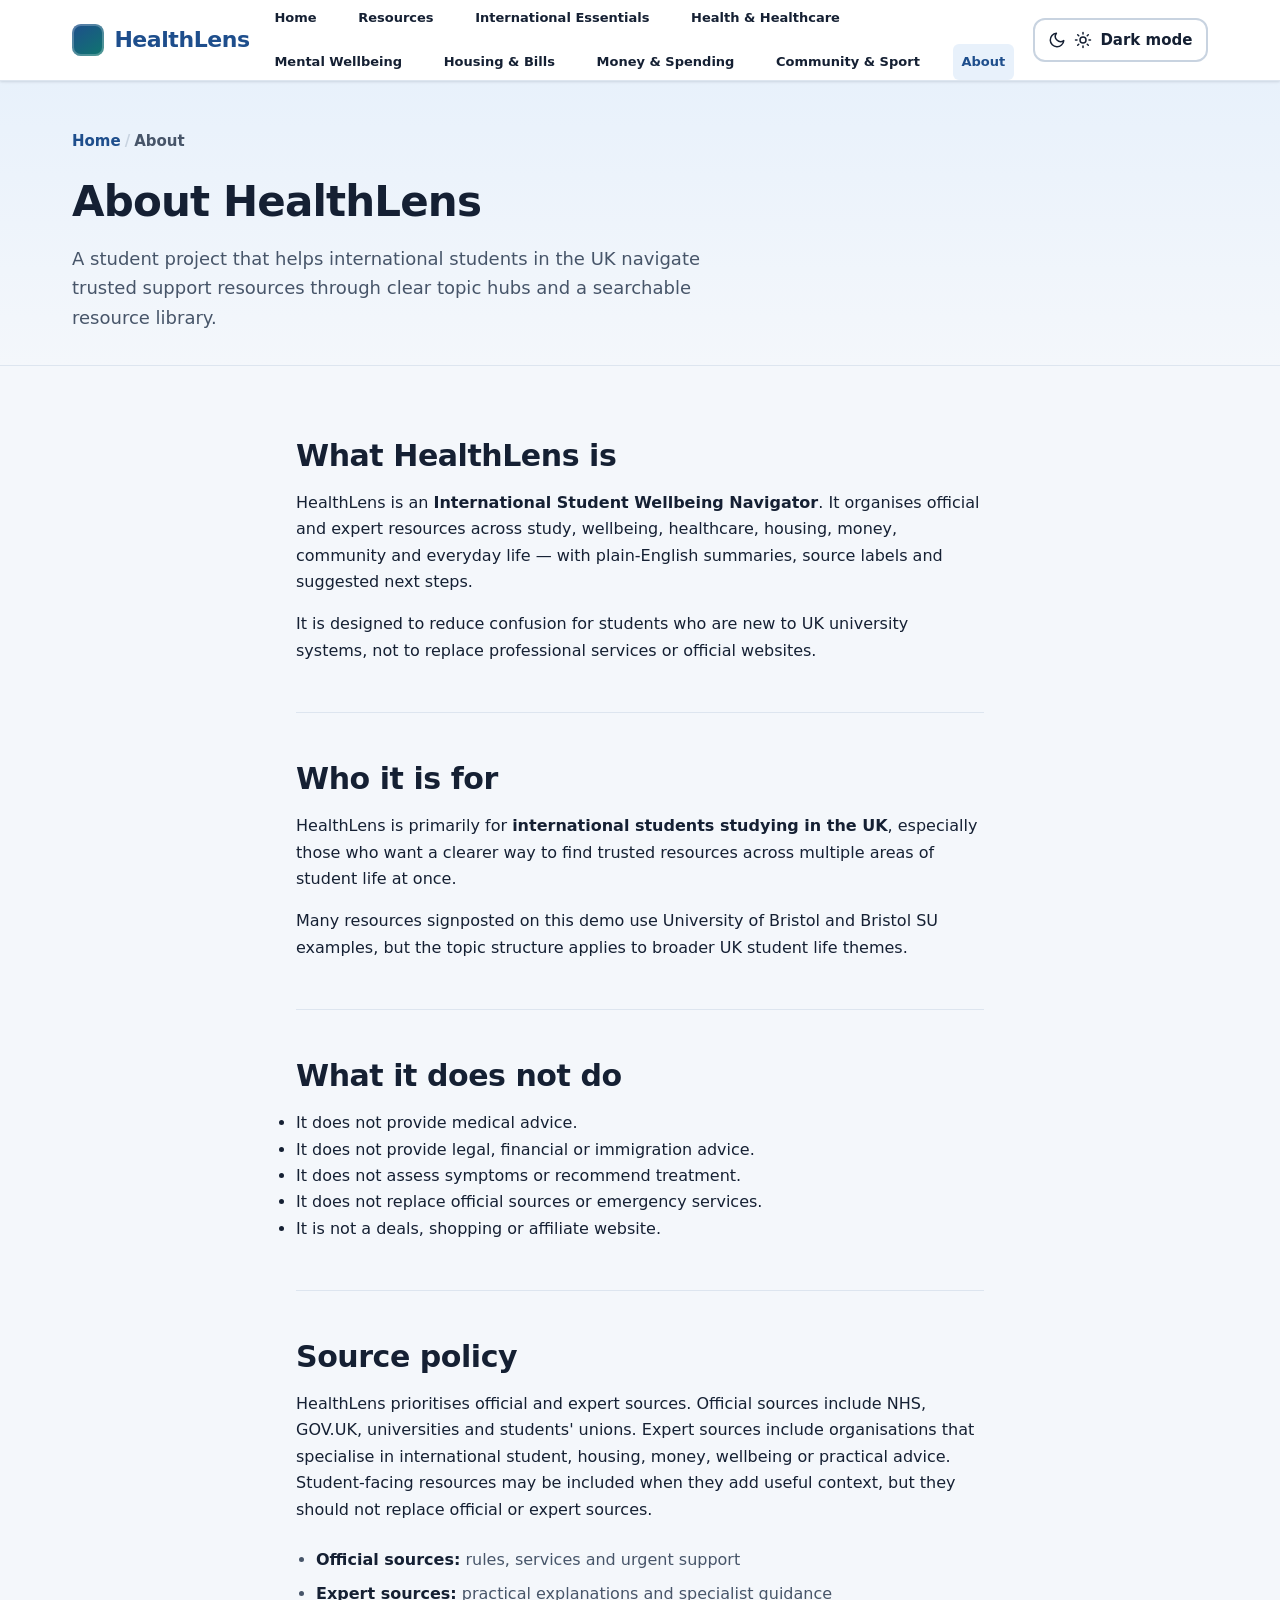
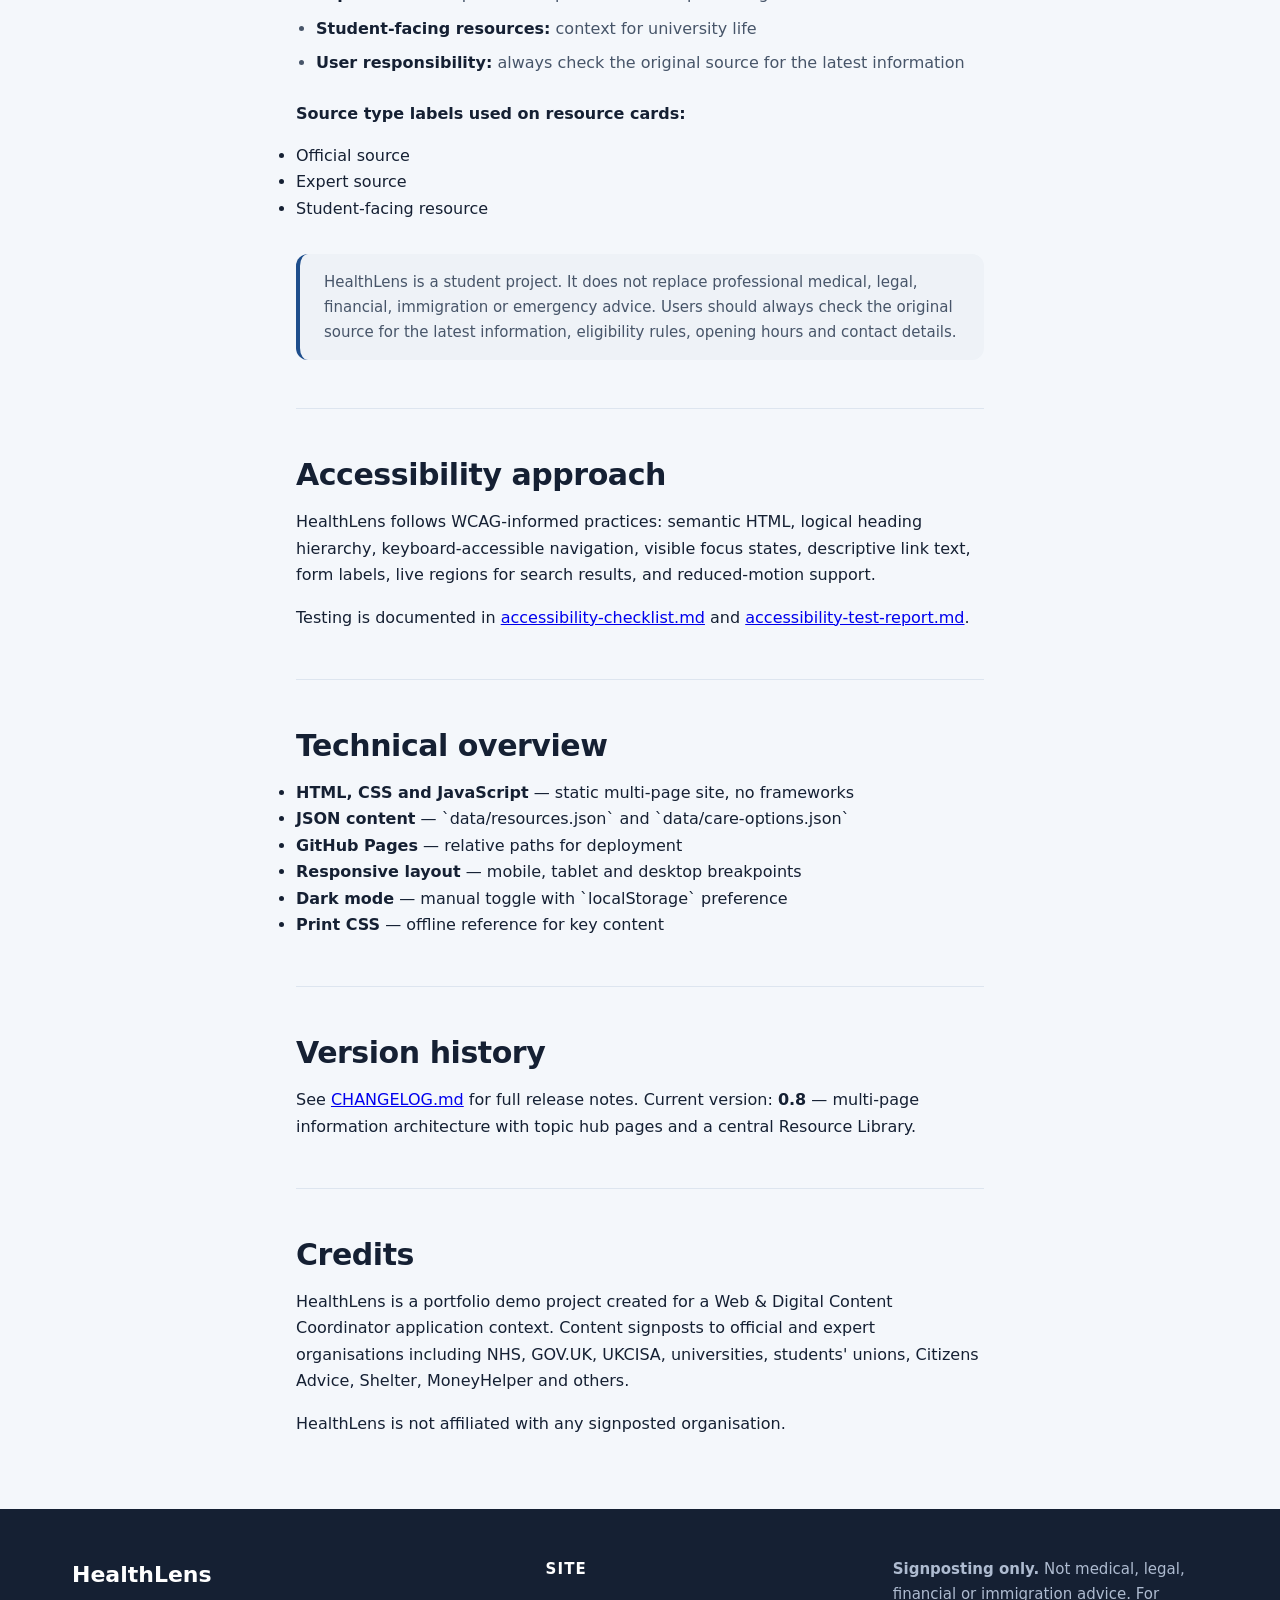
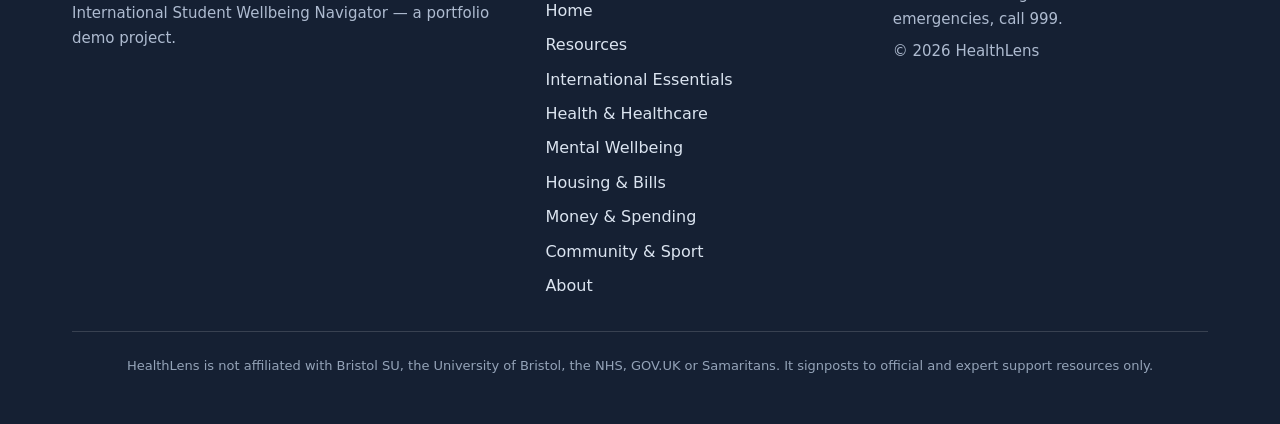
==== about.html @ a3717f93 "implement multi-page structure" ====
<!DOCTYPE html>
<html lang="en">
<head>
  <meta charset="UTF-8">
  <meta name="viewport" content="width=device-width, initial-scale=1.0">
  <meta name="description" content="About HealthLens — an international student wellbeing navigator, source policy, limitations, accessibility approach and technical overview.">
  <title>About — HealthLens</title>
  <link rel="icon" href="./assets/favicon.svg" type="image/svg+xml">
  <link rel="stylesheet" href="./styles.css">
  <script>
    (function () {
      try {
        var stored = localStorage.getItem("healthlens-theme");
        if (stored === "light" || stored === "dark") {
          document.documentElement.setAttribute("data-theme", stored);
        } else if (window.matchMedia("(prefers-color-scheme: dark)").matches) {
          document.documentElement.setAttribute("data-theme", "dark");
        } else {
          document.documentElement.setAttribute("data-theme", "light");
        }
      } catch (error) {
        document.documentElement.setAttribute("data-theme", "light");
      }
    })();
  </script>
</head>
<body>
  <a class="skip-link" href="#main-content">Skip to main content</a>

  <header class="site-header">
    <div class="container header-inner">
      <a class="site-logo" href="./index.html">
        <span class="site-logo__mark" aria-hidden="true"></span>
        <span class="site-logo__text">HealthLens</span>
      </a>
      <nav id="site-nav" class="site-nav" aria-label="Main navigation">
        <ul class="nav-list nav-list--global">
          <li><a href="./index.html">Home</a></li>
          <li><a href="./resources.html">Resources</a></li>
          <li><a href="./international-essentials.html">International Essentials</a></li>
          <li><a href="./health-healthcare.html">Health &amp; Healthcare</a></li>
          <li><a href="./mental-wellbeing.html">Mental Wellbeing</a></li>
          <li><a href="./housing-bills.html">Housing &amp; Bills</a></li>
          <li><a href="./money-spending.html">Money &amp; Spending</a></li>
          <li><a href="./community-activities-sport.html">Community &amp; Sport</a></li>
          <li><a href="./about.html" aria-current="page">About</a></li>
        </ul>
      </nav>
      <div class="header-actions">
        <button type="button" id="theme-toggle" class="theme-toggle" aria-label="Switch to dark mode" aria-pressed="false">
          <span class="theme-toggle__icon theme-toggle__icon--light" aria-hidden="true">
            <svg width="18" height="18" viewBox="0 0 24 24" fill="none"><path d="M21 12.79A9 9 0 1 1 11.21 3 7 7 0 0 0 21 12.79Z" stroke="currentColor" stroke-width="2" stroke-linecap="round" stroke-linejoin="round"/></svg>
          </span>
          <span class="theme-toggle__icon theme-toggle__icon--dark" aria-hidden="true" hidden>
            <svg width="18" height="18" viewBox="0 0 24 24" fill="none"><circle cx="12" cy="12" r="4" stroke="currentColor" stroke-width="2"/><path d="M12 2v2M12 20v2M4.93 4.93l1.41 1.41M17.66 17.66l1.41 1.41M2 12h2M20 12h2M4.93 19.07l1.41-1.41M17.66 6.34l1.41-1.41" stroke="currentColor" stroke-width="2" stroke-linecap="round"/></svg>
          </span>
          <span class="theme-toggle__text">Dark mode</span>
        </button>
        <button class="nav-toggle" type="button" aria-expanded="false" aria-controls="site-nav" aria-label="Open navigation menu">
          <span class="nav-toggle-bar" aria-hidden="true"></span>
          <span class="nav-toggle-bar" aria-hidden="true"></span>
          <span class="nav-toggle-bar" aria-hidden="true"></span>
        </button>
      </div>
    </div>
  </header>

  <main id="main-content">
    <section class="topic-hero" aria-labelledby="about-heading">
      <div class="container">
        <nav class="breadcrumb" aria-label="Breadcrumb">
          <ol>
            <li><a href="./index.html">Home</a></li>
            <li aria-current="page">About</li>
          </ol>
        </nav>
        <h1 id="about-heading">About HealthLens</h1>
        <p class="topic-summary">A student project that helps international students in the UK navigate trusted support resources through clear topic hubs and a searchable resource library.</p>
      </div>
    </section>

    <section class="section">
      <div class="container container--narrow">
        <article class="about-section" aria-labelledby="what-is-heading">
          <h2 id="what-is-heading">What HealthLens is</h2>
          <p>HealthLens is an <strong>International Student Wellbeing Navigator</strong>. It organises official and expert resources across study, wellbeing, healthcare, housing, money, community and everyday life — with plain-English summaries, source labels and suggested next steps.</p>
          <p>It is designed to reduce confusion for students who are new to UK university systems, not to replace professional services or official websites.</p>
        </article>

        <article class="about-section" aria-labelledby="who-for-heading">
          <h2 id="who-for-heading">Who it is for</h2>
          <p>HealthLens is primarily for <strong>international students studying in the UK</strong>, especially those who want a clearer way to find trusted resources across multiple areas of student life at once.</p>
          <p>Many resources signposted on this demo use University of Bristol and Bristol SU examples, but the topic structure applies to broader UK student life themes.</p>
        </article>

        <article class="about-section" aria-labelledby="what-not-heading">
          <h2 id="what-not-heading">What it does not do</h2>
          <ul>
            <li>It does not provide medical advice.</li>
            <li>It does not provide legal, financial or immigration advice.</li>
            <li>It does not assess symptoms or recommend treatment.</li>
            <li>It does not replace official sources or emergency services.</li>
            <li>It is not a deals, shopping or affiliate website.</li>
          </ul>
        </article>

        <article id="source-policy" class="about-section source-policy" aria-labelledby="source-policy-heading">
          <h2 id="source-policy-heading">Source policy</h2>
          <p>HealthLens prioritises official and expert sources. Official sources include NHS, GOV.UK, universities and students' unions. Expert sources include organisations that specialise in international student, housing, money, wellbeing or practical advice. Student-facing resources may be included when they add useful context, but they should not replace official or expert sources.</p>
          <ul class="source-policy-list">
            <li><strong>Official sources:</strong> rules, services and urgent support</li>
            <li><strong>Expert sources:</strong> practical explanations and specialist guidance</li>
            <li><strong>Student-facing resources:</strong> context for university life</li>
            <li><strong>User responsibility:</strong> always check the original source for the latest information</li>
          </ul>
          <p><strong>Source type labels used on resource cards:</strong></p>
          <ul>
            <li>Official source</li>
            <li>Expert source</li>
            <li>Student-facing resource</li>
          </ul>
          <p class="source-policy-disclaimer" role="note">HealthLens is a student project. It does not replace professional medical, legal, financial, immigration or emergency advice. Users should always check the original source for the latest information, eligibility rules, opening hours and contact details.</p>
        </article>

        <article class="about-section" aria-labelledby="a11y-heading">
          <h2 id="a11y-heading">Accessibility approach</h2>
          <p>HealthLens follows WCAG-informed practices: semantic HTML, logical heading hierarchy, keyboard-accessible navigation, visible focus states, descriptive link text, form labels, live regions for search results, and reduced-motion support.</p>
          <p>Testing is documented in <a href="./accessibility-checklist.md">accessibility-checklist.md</a> and <a href="./accessibility-test-report.md">accessibility-test-report.md</a>.</p>
        </article>

        <article class="about-section" aria-labelledby="tech-heading">
          <h2 id="tech-heading">Technical overview</h2>
          <ul>
            <li><strong>HTML, CSS and JavaScript</strong> — static multi-page site, no frameworks</li>
            <li><strong>JSON content</strong> — `data/resources.json` and `data/care-options.json`</li>
            <li><strong>GitHub Pages</strong> — relative paths for deployment</li>
            <li><strong>Responsive layout</strong> — mobile, tablet and desktop breakpoints</li>
            <li><strong>Dark mode</strong> — manual toggle with `localStorage` preference</li>
            <li><strong>Print CSS</strong> — offline reference for key content</li>
          </ul>
        </article>

        <article class="about-section" aria-labelledby="version-heading">
          <h2 id="version-heading">Version history</h2>
          <p>See <a href="./CHANGELOG.md">CHANGELOG.md</a> for full release notes. Current version: <strong>0.8</strong> — multi-page information architecture with topic hub pages and a central Resource Library.</p>
        </article>

        <article class="about-section" aria-labelledby="credits-heading">
          <h2 id="credits-heading">Credits</h2>
          <p>HealthLens is a portfolio demo project created for a Web &amp; Digital Content Coordinator application context. Content signposts to official and expert organisations including NHS, GOV.UK, UKCISA, universities, students' unions, Citizens Advice, Shelter, MoneyHelper and others.</p>
          <p>HealthLens is not affiliated with any signposted organisation.</p>
        </article>
      </div>
    </section>
  </main>

  <footer class="site-footer">
    <div class="container footer-grid">
      <div class="footer-brand">
        <p class="footer-logo">HealthLens</p>
        <p class="footer-tagline">International Student Wellbeing Navigator — a portfolio demo project.</p>
      </div>
      <nav class="footer-nav" aria-label="Footer navigation">
        <p class="footer-nav__title">Site</p>
        <ul>
          <li><a href="./index.html">Home</a></li>
          <li><a href="./resources.html">Resources</a></li>
          <li><a href="./international-essentials.html">International Essentials</a></li>
          <li><a href="./health-healthcare.html">Health &amp; Healthcare</a></li>
          <li><a href="./mental-wellbeing.html">Mental Wellbeing</a></li>
          <li><a href="./housing-bills.html">Housing &amp; Bills</a></li>
          <li><a href="./money-spending.html">Money &amp; Spending</a></li>
          <li><a href="./community-activities-sport.html">Community &amp; Sport</a></li>
          <li><a href="./about.html">About</a></li>
        </ul>
      </nav>
      <div class="footer-meta">
        <p class="footer-disclaimer"><strong>Signposting only.</strong> Not medical, legal, financial or immigration advice. For emergencies, call 999.</p>
        <p class="footer-copy">&copy; 2026 HealthLens</p>
      </div>
    </div>
    <div class="container">
      <p class="site-footnote" role="note">HealthLens is not affiliated with Bristol SU, the University of Bristol, the NHS, GOV.UK or Samaritans. It signposts to official and expert support resources only.</p>
    </div>
  </footer>

  <script src="./script.js"></script>
</body>
</html>
---- styles.css ----
/* ==========================================================================
   HealthLens — International Student Wellbeing Navigator
   Version 0.8 styles
   ========================================================================== */

:root {
  --color-bg: #f4f7fb;
  --color-bg-alt: #eef2f7;
  --color-surface: #ffffff;
  --color-text: #152033;
  --color-text-muted: #475569;
  --color-primary: #1e4e8c;
  --color-primary-dark: #163a68;
  --color-primary-light: #e8f1fb;
  --color-accent: #0f766e;
  --color-accent-light: #e6fffa;
  --color-border: #c8d3e0;
  --color-border-light: #dde5ef;
  --color-focus: #1e4e8c;
  --color-focus-ring: rgba(30, 78, 140, 0.28);
  --color-error: #b42318;
  --color-error-bg: #fef3f2;
  --color-success: #166534;
  --color-success-bg: #ecfdf3;
  --color-crisis-bg: #7f1d1d;
  --color-crisis-text: #ffffff;
  --color-crisis-border: #991b1b;
  --color-urgency-low: #166534;
  --color-urgency-low-bg: #ecfdf3;
  --color-urgency-low-border: #86efac;
  --color-urgency-medium: #92400e;
  --color-urgency-medium-bg: #fffbeb;
  --color-urgency-medium-border: #fcd34d;
  --color-urgency-high: #991b1b;
  --color-urgency-high-bg: #fef2f2;
  --color-urgency-high-border: #fca5a5;

  --font-family: "Segoe UI", system-ui, -apple-system, BlinkMacSystemFont, "Helvetica Neue", Arial, sans-serif;
  --font-size-base: 1rem;
  --font-size-sm: 0.9375rem;
  --font-size-lg: 1.125rem;
  --font-size-xl: 1.375rem;
  --font-size-2xl: 1.875rem;
  --font-size-3xl: 2.625rem;
  --line-height-base: 1.65;
  --line-height-heading: 1.2;

  --space-xs: 0.25rem;
  --space-sm: 0.5rem;
  --space-md: 1rem;
  --space-lg: 1.5rem;
  --space-xl: 2rem;
  --space-2xl: 3rem;
  --space-3xl: 4.5rem;

  --container-max: 74rem;
  --container-narrow: 42rem;
  --header-height: 4.25rem;
  --radius-sm: 0.375rem;
  --radius-md: 0.75rem;
  --radius-lg: 1rem;
  --radius-xl: 1.25rem;
  --shadow-sm: 0 1px 2px rgba(21, 32, 51, 0.06), 0 1px 3px rgba(21, 32, 51, 0.08);
  --shadow-md: 0 8px 24px rgba(21, 32, 51, 0.08);
  --shadow-lg: 0 16px 40px rgba(21, 32, 51, 0.1);
  --transition-fast: 160ms ease;
}

*,
*::before,
*::after {
  box-sizing: border-box;
}

html {
  scroll-behavior: smooth;
  scroll-padding-top: var(--header-height);
}

body {
  margin: 0;
  font-family: var(--font-family);
  font-size: var(--font-size-base);
  line-height: var(--line-height-base);
  color: var(--color-text);
  background: var(--color-bg);
}

img,
svg {
  display: block;
  max-width: 100%;
}

.visually-hidden {
  position: absolute;
  width: 1px;
  height: 1px;
  padding: 0;
  margin: -1px;
  overflow: hidden;
  clip: rect(0, 0, 0, 0);
  white-space: nowrap;
  border: 0;
}

.skip-link {
  position: absolute;
  top: -100%;
  left: var(--space-md);
  z-index: 1000;
  padding: 0.75rem 1rem;
  background: var(--color-primary);
  color: #fff;
  text-decoration: none;
  font-weight: 700;
  border-radius: var(--radius-sm);
}

.skip-link:focus {
  top: var(--space-md);
}

:focus {
  outline: none;
}

:focus-visible {
  outline: 3px solid var(--color-focus);
  outline-offset: 2px;
  box-shadow: 0 0 0 4px var(--color-focus-ring);
}

.container {
  width: 100%;
  max-width: var(--container-max);
  margin-inline: auto;
  padding-inline: var(--space-lg);
}

.container--narrow {
  max-width: calc(var(--container-narrow) + 4rem);
}

.section {
  padding-block: var(--space-3xl);
}

.section--alt {
  background: var(--color-bg-alt);
}

.section-header {
  margin-bottom: var(--space-xl);
}

.section-header--center {
  text-align: center;
}

.section-header--center .section-intro {
  margin-inline: auto;
}

.section-eyebrow {
  margin: 0 0 var(--space-sm);
  font-size: var(--font-size-sm);
  font-weight: 700;
  letter-spacing: 0.08em;
  text-transform: uppercase;
  color: var(--color-accent);
}

.section-intro {
  max-width: 42rem;
  margin: 0;
  color: var(--color-text-muted);
  font-size: var(--font-size-lg);
}

.content-meta {
  margin: var(--space-sm) 0 0;
  font-size: var(--font-size-sm);
  color: var(--color-text-muted);
  opacity: 0.85;
}

h1,
h2,
h3 {
  line-height: var(--line-height-heading);
  color: var(--color-text);
}

h1 {
  font-size: clamp(2rem, 4.5vw, var(--font-size-3xl));
  margin: 0 0 var(--space-md);
  letter-spacing: -0.02em;
}

h2 {
  font-size: clamp(1.5rem, 3vw, var(--font-size-2xl));
  margin: 0 0 var(--space-md);
  letter-spacing: -0.015em;
}

h3 {
  font-size: var(--font-size-lg);
  margin: 0 0 var(--space-sm);
}

p {
  margin: 0 0 var(--space-md);
}

p:last-child {
  margin-bottom: 0;
}

ul,
ol {
  margin: 0;
  padding: 0;
}

/* Header */
.site-header {
  position: sticky;
  top: 0;
  z-index: 100;
  background: rgba(255, 255, 255, 0.96);
  backdrop-filter: blur(8px);
  border-bottom: 1px solid var(--color-border-light);
  box-shadow: var(--shadow-sm);
}

.header-inner {
  display: grid;
  grid-template-columns: auto 1fr auto;
  align-items: center;
  min-height: var(--header-height);
  gap: var(--space-md);
}

.site-nav {
  justify-self: end;
}

.nav-list--global {
  gap: var(--space-xs) var(--space-sm);
}

.nav-list a[aria-current="page"] {
  color: var(--color-primary);
  background: var(--color-primary-light);
  font-weight: 700;
}

.breadcrumb {
  margin-bottom: var(--space-lg);
  font-size: var(--font-size-sm);
}

.breadcrumb ol {
  display: flex;
  flex-wrap: wrap;
  gap: var(--space-xs);
  list-style: none;
  margin: 0;
  padding: 0;
  color: var(--color-text-muted);
}

.breadcrumb li + li::before {
  content: "/";
  margin-right: var(--space-xs);
  color: var(--color-border);
}

.breadcrumb a {
  color: var(--color-primary);
  text-decoration: none;
  font-weight: 600;
}

.breadcrumb a:hover {
  text-decoration: underline;
}

.breadcrumb [aria-current="page"] {
  color: var(--color-text-muted);
  font-weight: 600;
}

.topic-hero {
  padding-block: var(--space-2xl) var(--space-xl);
  background: linear-gradient(180deg, var(--color-primary-light) 0%, var(--color-bg) 100%);
  border-bottom: 1px solid var(--color-border-light);
}

.topic-hero h1 {
  margin-bottom: var(--space-md);
}

.topic-summary {
  max-width: 42rem;
  color: var(--color-text-muted);
  font-size: var(--font-size-lg);
}

.topic-cards-grid {
  display: grid;
  grid-template-columns: repeat(3, minmax(0, 1fr));
  gap: var(--space-lg);
  list-style: none;
  margin: 0;
  padding: 0;
}

.topic-card {
  display: flex;
  flex-direction: column;
  padding: var(--space-xl);
  background: var(--color-surface);
  border: 1px solid var(--color-border-light);
  border-radius: var(--radius-xl);
  box-shadow: var(--shadow-sm);
  transition: transform var(--transition-fast), box-shadow var(--transition-fast);
}

.topic-card:hover {
  transform: translateY(-2px);
  box-shadow: var(--shadow-md);
}

.topic-card__icon {
  display: inline-flex;
  align-items: center;
  justify-content: center;
  width: 2.75rem;
  height: 2.75rem;
  margin-bottom: var(--space-md);
  color: var(--color-primary);
  background: var(--color-primary-light);
  border-radius: var(--radius-md);
}

.topic-card h3 {
  margin-bottom: var(--space-sm);
}

.topic-card p {
  flex: 1;
  margin-bottom: var(--space-md);
  color: var(--color-text-muted);
  font-size: var(--font-size-sm);
}

.topic-card__link {
  font-size: var(--font-size-sm);
  font-weight: 700;
  color: var(--color-primary);
  text-decoration: none;
}

.topic-card__link:hover {
  text-decoration: underline;
}

.quick-links-grid {
  display: grid;
  grid-template-columns: repeat(2, minmax(0, 1fr));
  gap: var(--space-md);
  list-style: none;
  margin: 0;
  padding: 0;
}

.quick-link-card {
  display: flex;
  flex-direction: column;
  gap: var(--space-sm);
  padding: var(--space-lg);
  background: var(--color-surface);
  border: 1px solid var(--color-border-light);
  border-radius: var(--radius-lg);
  box-shadow: var(--shadow-sm);
}

.quick-link-card h3 {
  margin: 0;
  font-size: var(--font-size-base);
}

.quick-link-card p {
  margin: 0;
  flex: 1;
  color: var(--color-text-muted);
  font-size: var(--font-size-sm);
}

.quick-link-card a {
  font-weight: 700;
  font-size: var(--font-size-sm);
  color: var(--color-primary);
  text-decoration: none;
}

.quick-link-card a:hover {
  text-decoration: underline;
}

.topic-section {
  padding-block: var(--space-2xl);
}

.topic-section + .topic-section {
  border-top: 1px solid var(--color-border-light);
}

.topic-section h2 {
  margin-bottom: var(--space-md);
}

.topic-section p,
.topic-section li {
  color: var(--color-text-muted);
}

.topic-section ul {
  padding-left: 1.25rem;
}

.featured-resources-grid {
  display: grid;
  grid-template-columns: repeat(2, minmax(0, 1fr));
  gap: var(--space-lg);
}

.related-topics {
  display: grid;
  grid-template-columns: repeat(3, minmax(0, 1fr));
  gap: var(--space-md);
  list-style: none;
  margin: 0;
  padding: 0;
}

.related-topics a {
  display: block;
  padding: var(--space-md) var(--space-lg);
  font-weight: 700;
  color: var(--color-primary);
  text-decoration: none;
  background: var(--color-surface);
  border: 1px solid var(--color-border-light);
  border-radius: var(--radius-md);
}

.related-topics a:hover {
  background: var(--color-primary-light);
  text-decoration: underline;
}

.source-note {
  margin-top: var(--space-xl);
  padding: var(--space-md) var(--space-lg);
  font-size: var(--font-size-sm);
  color: var(--color-text-muted);
  background: var(--color-bg-alt);
  border-left: 4px solid var(--color-accent);
  border-radius: var(--radius-md);
}

.source-note strong {
  color: var(--color-text);
}

.source-policy-preview {
  padding: var(--space-xl);
  background: var(--color-surface);
  border: 1px solid var(--color-border-light);
  border-radius: var(--radius-xl);
  box-shadow: var(--shadow-sm);
}

.about-section + .about-section {
  margin-top: var(--space-2xl);
  padding-top: var(--space-2xl);
  border-top: 1px solid var(--color-border-light);
}

.site-logo {
  display: inline-flex;
  align-items: center;
  gap: 0.65rem;
  text-decoration: none;
  color: var(--color-primary);
}

.site-logo__mark {
  width: 2rem;
  height: 2rem;
  border-radius: 0.55rem;
  background: linear-gradient(145deg, var(--color-primary) 0%, var(--color-accent) 100%);
  box-shadow: inset 0 0 0 2px rgba(255, 255, 255, 0.25);
}

.site-logo__text {
  font-size: var(--font-size-xl);
  font-weight: 800;
  letter-spacing: -0.02em;
}

.header-actions {
  display: flex;
  align-items: center;
  gap: var(--space-sm);
  flex-shrink: 0;
}

.theme-toggle {
  display: inline-flex;
  align-items: center;
  gap: var(--space-sm);
  min-height: 2.75rem;
  padding: 0.5rem 0.85rem;
  font-size: var(--font-size-sm);
  font-family: inherit;
  font-weight: 600;
  color: var(--color-text);
  background: var(--color-surface);
  border: 2px solid var(--color-border);
  border-radius: var(--radius-md);
  cursor: pointer;
  white-space: nowrap;
  transition: background var(--transition-fast), border-color var(--transition-fast), color var(--transition-fast);
}

.theme-toggle__icon {
  display: inline-flex;
  align-items: center;
  justify-content: center;
  flex-shrink: 0;
}

.theme-toggle__icon svg {
  display: block;
}

.theme-toggle:hover {
  color: var(--color-primary);
  border-color: var(--color-primary);
  background: var(--color-primary-light);
}

.nav-toggle {
  display: none;
  flex-direction: column;
  justify-content: center;
  gap: 5px;
  width: 2.75rem;
  height: 2.75rem;
  padding: var(--space-sm);
  background: transparent;
  border: 2px solid transparent;
  border-radius: var(--radius-sm);
  cursor: pointer;
}

.nav-toggle-bar {
  display: block;
  width: 100%;
  height: 2px;
  background: var(--color-text);
  border-radius: 1px;
}

.nav-list {
  display: flex;
  flex-wrap: wrap;
  gap: var(--space-sm) var(--space-lg);
  list-style: none;
}

.nav-list a {
  display: block;
  padding: 0.55rem 0.75rem;
  color: var(--color-text);
  text-decoration: none;
  font-weight: 600;
  border-radius: var(--radius-sm);
}

.nav-list a:hover {
  color: var(--color-primary);
  background: var(--color-primary-light);
}

/* Buttons */
.btn {
  display: inline-flex;
  align-items: center;
  justify-content: center;
  min-height: 2.75rem;
  padding: 0.75rem 1.25rem;
  font-size: var(--font-size-base);
  font-family: inherit;
  font-weight: 700;
  text-decoration: none;
  text-align: center;
  border: 2px solid transparent;
  border-radius: var(--radius-md);
  cursor: pointer;
  transition: background var(--transition-fast), border-color var(--transition-fast), transform var(--transition-fast);
}

.btn-primary {
  color: #fff;
  background: var(--color-primary);
}

.btn-primary:hover {
  background: var(--color-primary-dark);
}

.btn-secondary {
  color: var(--color-primary);
  background: var(--color-surface);
  border-color: var(--color-border);
}

.btn-secondary:hover {
  background: var(--color-primary-light);
  border-color: var(--color-primary);
}

.btn-crisis {
  color: var(--color-crisis-bg);
  background: #fff;
  white-space: nowrap;
}

.btn-crisis:hover {
  background: #fef2f2;
}

/* Hero */
.hero {
  padding-block: var(--space-3xl);
  background:
    radial-gradient(circle at top right, rgba(15, 118, 110, 0.08), transparent 42%),
    linear-gradient(180deg, var(--color-primary-light) 0%, var(--color-bg) 100%);
}

.hero-grid {
  display: grid;
  grid-template-columns: 1.2fr 0.9fr;
  gap: var(--space-xl);
  align-items: start;
}

.hero-eyebrow {
  margin: 0 0 var(--space-sm);
  font-size: var(--font-size-sm);
  font-weight: 700;
  letter-spacing: 0.08em;
  text-transform: uppercase;
  color: var(--color-accent);
}

.hero-lead {
  max-width: 38rem;
  font-size: var(--font-size-lg);
  color: var(--color-text-muted);
}

.hero-actions {
  display: flex;
  flex-wrap: wrap;
  gap: var(--space-md);
  margin: var(--space-xl) 0 var(--space-lg);
}

.disclaimer {
  display: inline-block;
  padding: var(--space-md) var(--space-lg);
  background: var(--color-surface);
  border-left: 4px solid var(--color-accent);
  border-radius: var(--radius-md);
  box-shadow: var(--shadow-sm);
  max-width: 38rem;
}

.hero-panel {
  padding: var(--space-xl);
  background: var(--color-surface);
  border: 1px solid var(--color-border-light);
  border-radius: var(--radius-xl);
  box-shadow: var(--shadow-md);
}

.hero-panel__title {
  margin-bottom: var(--space-lg);
  font-size: var(--font-size-xl);
}

.hero-steps {
  display: grid;
  gap: var(--space-lg);
  list-style: none;
}

.hero-step {
  display: grid;
  grid-template-columns: auto 1fr;
  gap: var(--space-md);
  align-items: start;
}

.hero-step__number {
  display: inline-flex;
  align-items: center;
  justify-content: center;
  width: 2rem;
  height: 2rem;
  font-size: var(--font-size-sm);
  font-weight: 800;
  color: var(--color-primary);
  background: var(--color-primary-light);
  border-radius: 999px;
}

.help-cards {
  display: grid;
  gap: var(--space-md);
}

.help-card {
  padding: var(--space-md);
  background: var(--color-bg-alt);
  border: 1px solid var(--color-border-light);
  border-radius: var(--radius-md);
}

.help-card__title {
  margin-bottom: var(--space-xs);
  font-size: var(--font-size-base);
}

.help-card p {
  margin: 0;
  color: var(--color-text-muted);
  font-size: var(--font-size-sm);
}

/* Crisis banner */
.crisis-banner {
  scroll-margin-top: var(--header-height);
  background: var(--color-crisis-bg);
  color: var(--color-crisis-text);
  border-block: 3px solid var(--color-crisis-border);
}

.crisis-banner__inner {
  display: grid;
  grid-template-columns: auto 1fr auto;
  gap: var(--space-lg);
  align-items: center;
  padding-block: var(--space-lg);
}

.crisis-banner__icon {
  display: flex;
  align-items: center;
  justify-content: center;
  width: 3rem;
  height: 3rem;
  background: rgba(255, 255, 255, 0.12);
  border-radius: 999px;
}

.crisis-banner h2 {
  margin-bottom: var(--space-xs);
  color: #fff;
  font-size: var(--font-size-xl);
}

.crisis-banner p {
  margin: 0;
  color: #fecaca;
}

.crisis-banner strong {
  color: #fff;
}

/* Support Finder */
.finder-controls {
  display: grid;
  gap: var(--space-lg);
  margin-bottom: var(--space-lg);
  padding: var(--space-xl);
  background: var(--color-surface);
  border: 1px solid var(--color-border-light);
  border-radius: var(--radius-xl);
  box-shadow: var(--shadow-sm);
}

.search-wrapper label,
.filter-fieldset legend {
  display: block;
  margin-bottom: var(--space-sm);
  font-weight: 700;
}

.search-wrapper input[type="search"] {
  width: 100%;
  min-height: 2.75rem;
  padding: 0.75rem 1rem;
  font-size: var(--font-size-base);
  font-family: inherit;
  border: 2px solid var(--color-border);
  border-radius: var(--radius-md);
  background: var(--color-bg);
}

.search-wrapper input[type="search"]:hover {
  border-color: var(--color-primary);
}

.filter-fieldset {
  border: none;
  margin: 0;
  padding: 0;
}

.filter-buttons {
  display: flex;
  flex-wrap: wrap;
  gap: var(--space-sm);
}

.filter-btn {
  min-height: 2.5rem;
  padding: 0.5rem 0.9rem;
  font-size: var(--font-size-sm);
  font-family: inherit;
  font-weight: 600;
  color: var(--color-text);
  background: var(--color-bg);
  border: 2px solid var(--color-border);
  border-radius: 999px;
  cursor: pointer;
  transition: background var(--transition-fast), border-color var(--transition-fast);
}

.filter-btn:hover {
  border-color: var(--color-primary);
  background: var(--color-primary-light);
}

.filter-btn.is-active {
  background: var(--color-primary);
  border-color: var(--color-primary);
  color: #fff;
}

.results-count {
  margin: 0 0 var(--space-lg);
  font-size: var(--font-size-sm);
  font-weight: 700;
  color: var(--color-text-muted);
}

.resource-grid {
  scroll-margin-top: var(--header-height);
  display: grid;
  grid-template-columns: repeat(auto-fill, minmax(min(100%, 19rem), 1fr));
  gap: var(--space-lg);
}

.resource-card {
  display: flex;
  flex-direction: column;
  padding: var(--space-lg);
  background: var(--color-surface);
  border: 1px solid var(--color-border-light);
  border-radius: var(--radius-xl);
  box-shadow: var(--shadow-sm);
  transition: transform var(--transition-fast), box-shadow var(--transition-fast), border-color var(--transition-fast);
}

.resource-card:hover {
  transform: translateY(-2px);
  box-shadow: var(--shadow-md);
  border-color: var(--color-border);
}

.resource-card--urgent {
  border-color: var(--color-urgency-high-border);
  background: linear-gradient(180deg, #fff 0%, var(--color-urgency-high-bg) 100%);
}

.resource-card__header {
  display: flex;
  align-items: center;
  justify-content: space-between;
  gap: var(--space-md);
  margin-bottom: var(--space-md);
}

.resource-card__icon {
  display: inline-flex;
  align-items: center;
  justify-content: center;
  width: 2.75rem;
  height: 2.75rem;
  color: var(--color-primary);
  background: var(--color-primary-light);
  border-radius: var(--radius-md);
}

.category-pill {
  display: inline-block;
  padding: 0.25rem 0.65rem;
  font-size: 0.75rem;
  font-weight: 700;
  letter-spacing: 0.04em;
  text-transform: uppercase;
  border-radius: 999px;
  border: 1px solid transparent;
}

.category-pill--academic { color: #1e40af; background: #eff6ff; border-color: #bfdbfe; }
.category-pill--physical-wellbeing { color: #0f766e; background: #ecfdf5; border-color: #99f6e4; }
.category-pill--mental-wellbeing { color: #5b21b6; background: #f5f3ff; border-color: #c4b5fd; }
.category-pill--housing { color: #9a3412; background: #fff7ed; border-color: #fdba74; }
.category-pill--money { color: #854d0e; background: #fefce8; border-color: #fde047; }
.category-pill--international-life { color: #6b21a8; background: #faf5ff; border-color: #d8b4fe; }
.category-pill--community { color: #166534; background: #f0fdf4; border-color: #86efac; }
.category-pill--urgent-help { color: #991b1b; background: #fef2f2; border-color: #fca5a5; }

.resource-card__labels {
  display: flex;
  flex-wrap: wrap;
  gap: var(--space-xs) var(--space-sm);
  margin-bottom: var(--space-sm);
}

.source-type-label,
.audience-label,
.resource-card__checked {
  display: inline-flex;
  align-items: center;
  padding: 0.2rem 0.55rem;
  font-size: 0.75rem;
  font-weight: 700;
  border-radius: 999px;
  border: 1px solid transparent;
}

.source-type-label--official-source {
  color: #1e40af;
  background: #eff6ff;
  border-color: #bfdbfe;
}

.source-type-label--expert-source {
  color: #0f766e;
  background: #ecfdf5;
  border-color: #99f6e4;
}

.source-type-label--student-facing-resource {
  color: #6b21a8;
  background: #faf5ff;
  border-color: #d8b4fe;
}

.audience-label {
  color: var(--color-text-muted);
  background: var(--color-bg-alt);
  border-color: var(--color-border-light);
  font-weight: 600;
}

.resource-card__checked {
  color: var(--color-text-muted);
  background: transparent;
  border-color: var(--color-border-light);
  font-weight: 500;
}

.resource-card__title {
  margin-bottom: var(--space-sm);
}

.resource-card__description {
  flex: 1;
  color: var(--color-text-muted);
  font-size: var(--font-size-sm);
}

.urgency-badge {
  display: inline-flex;
  align-items: center;
  gap: 0.35rem;
  width: fit-content;
  margin-block: var(--space-md);
  padding: 0.35rem 0.65rem;
  font-size: 0.8125rem;
  font-weight: 700;
  border-radius: 999px;
  border: 1px solid transparent;
}

.urgency-badge::before {
  content: "";
  width: 0.5rem;
  height: 0.5rem;
  border-radius: 999px;
  background: currentColor;
}

.urgency-badge--low {
  color: var(--color-urgency-low);
  background: var(--color-urgency-low-bg);
  border-color: var(--color-urgency-low-border);
}

.urgency-badge--medium {
  color: var(--color-urgency-medium);
  background: var(--color-urgency-medium-bg);
  border-color: var(--color-urgency-medium-border);
}

.urgency-badge--high {
  color: var(--color-urgency-high);
  background: var(--color-urgency-high-bg);
  border-color: var(--color-urgency-high-border);
}

.resource-card__next-step {
  padding-top: var(--space-md);
  border-top: 1px solid var(--color-border-light);
  font-size: var(--font-size-sm);
}

.resource-card__next-step strong {
  display: block;
  margin-bottom: var(--space-xs);
  color: var(--color-text);
}

.resource-card__source {
  margin-top: var(--space-md);
  padding-top: var(--space-md);
  border-top: 1px solid var(--color-border-light);
  font-size: var(--font-size-sm);
}

.resource-card__source strong {
  display: block;
  margin-bottom: var(--space-xs);
  color: var(--color-text);
}

.resource-card__source p {
  margin: 0;
  color: var(--color-text-muted);
}

.resource-card__link {
  display: flex;
  flex-wrap: wrap;
  align-items: center;
  gap: var(--space-xs) var(--space-sm);
  margin-top: var(--space-md);
  padding: 0.75rem 1rem;
  font-size: var(--font-size-sm);
  font-weight: 700;
  text-decoration: none;
  color: var(--color-primary);
  background: var(--color-primary-light);
  border: 2px solid var(--color-primary);
  border-radius: var(--radius-md);
  transition: background var(--transition-fast), color var(--transition-fast);
}

.resource-card__link:hover {
  color: #fff;
  background: var(--color-primary);
}

.resource-card__link-icon {
  font-size: 1rem;
  line-height: 1;
}

.resource-card__link-note {
  flex-basis: 100%;
  font-size: 0.8125rem;
  font-weight: 500;
  color: var(--color-text-muted);
}

.resource-card__link:hover .resource-card__link-note {
  color: rgba(255, 255, 255, 0.9);
}

.resource-card--urgent .resource-card__link {
  color: var(--color-urgency-high);
  background: #fff;
  border-color: var(--color-urgency-high-border);
}

.resource-card--urgent .resource-card__link:hover {
  color: #fff;
  background: var(--color-urgency-high);
  border-color: var(--color-urgency-high);
}

.support-note {
  margin: var(--space-xl) 0 0;
  padding: var(--space-md) var(--space-lg);
  font-size: var(--font-size-sm);
  color: var(--color-text-muted);
  background: var(--color-surface);
  border-left: 4px solid var(--color-urgency-high);
  border-radius: var(--radius-md);
}

.support-note--urgent {
  background: var(--color-urgency-high-bg);
}

.support-note strong {
  color: var(--color-text);
}

.no-results {
  padding: var(--space-xl);
  text-align: center;
  color: var(--color-text-muted);
  background: var(--color-surface);
  border: 2px dashed var(--color-border);
  border-radius: var(--radius-xl);
}

.resource-loading,
.resource-load-error {
  grid-column: 1 / -1;
  padding: var(--space-xl);
  text-align: center;
  border-radius: var(--radius-xl);
}

.resource-loading {
  color: var(--color-text-muted);
  background: var(--color-surface);
  border: 1px solid var(--color-border-light);
}

.resource-load-error {
  color: var(--color-error);
  background: var(--color-error-bg);
  border: 2px solid var(--color-error);
  font-weight: 600;
}

/* Care Options Guide */
.care-options-section {
  scroll-margin-top: var(--header-height);
}

.care-options-section--secondary .section-eyebrow {
  color: var(--color-text-muted);
  text-transform: uppercase;
  letter-spacing: 0.06em;
}

.care-options-section--secondary .section-header h2 {
  font-size: var(--font-size-2xl);
}

.care-options-disclaimer {
  margin: 0 0 var(--space-xl);
  padding: var(--space-md) var(--space-lg);
  font-size: var(--font-size-sm);
  color: var(--color-text-muted);
  background: var(--color-surface);
  border-left: 4px solid var(--color-accent);
  border-radius: var(--radius-md);
  box-shadow: var(--shadow-sm);
}

.care-options-disclaimer strong {
  color: var(--color-text);
}

.error-message,
.care-options-loading {
  margin: 0 0 var(--space-lg);
  padding: var(--space-md) var(--space-lg);
  border-radius: var(--radius-md);
  font-size: var(--font-size-sm);
}

.error-message {
  color: var(--color-error);
  background: var(--color-error-bg);
  border: 2px solid var(--color-error);
  font-weight: 600;
}

.error-message[hidden] {
  display: none;
}

.care-options-loading {
  color: var(--color-text-muted);
  background: var(--color-bg-alt);
  border: 1px dashed var(--color-border);
}

.care-options-grid {
  display: grid;
  grid-template-columns: repeat(2, minmax(0, 1fr));
  gap: var(--space-lg);
  margin-bottom: var(--space-2xl);
}

.care-option-card {
  display: flex;
  flex-direction: column;
  padding: var(--space-xl);
  background: var(--color-surface);
  border: 1px solid var(--color-border-light);
  border-radius: var(--radius-xl);
  box-shadow: var(--shadow-sm);
  transition: transform var(--transition-fast), box-shadow var(--transition-fast);
}

.care-option-card:hover {
  transform: translateY(-2px);
  box-shadow: var(--shadow-md);
}

.care-option-card--emergency {
  border-color: var(--color-urgency-high-border);
  background: linear-gradient(180deg, var(--color-surface) 0%, var(--color-urgency-high-bg) 100%);
}

.care-option-card__category {
  display: inline-block;
  width: fit-content;
  margin-bottom: var(--space-sm);
  padding: 0.25rem 0.65rem;
  font-size: 0.75rem;
  font-weight: 700;
  letter-spacing: 0.04em;
  text-transform: uppercase;
  color: var(--color-primary);
  background: var(--color-primary-light);
  border: 1px solid var(--color-border-light);
  border-radius: 999px;
}

.care-option-card--emergency .care-option-card__category {
  color: var(--color-urgency-high);
  background: var(--color-urgency-high-bg);
  border-color: var(--color-urgency-high-border);
}

.care-option-card__title {
  margin-bottom: var(--space-sm);
}

.care-option-card__summary {
  flex: 1;
  margin-bottom: var(--space-md);
  color: var(--color-text-muted);
  font-size: var(--font-size-sm);
}

.care-option-card__lists {
  display: grid;
  gap: var(--space-md);
  margin-bottom: var(--space-md);
}

.care-option-card__list-block {
  font-size: var(--font-size-sm);
}

.care-option-card__list-block strong {
  display: block;
  margin-bottom: var(--space-xs);
  color: var(--color-text);
}

.care-option-card__list-block ul {
  margin: 0;
  padding-left: 1.25rem;
  color: var(--color-text-muted);
}

.care-option-card__list-block li + li {
  margin-top: var(--space-xs);
}

.care-option-card__list-block--not strong {
  color: var(--color-urgency-medium);
}

.care-option-card__safety {
  margin: 0 0 var(--space-md);
  padding: var(--space-sm) var(--space-md);
  font-size: var(--font-size-sm);
  color: var(--color-text-muted);
  background: var(--color-bg-alt);
  border-radius: var(--radius-md);
  border-left: 3px solid var(--color-accent);
}

.care-option-card__safety strong {
  color: var(--color-text);
}

.care-option-card--emergency .care-option-card__safety {
  border-left-color: var(--color-urgency-high);
  background: rgba(255, 255, 255, 0.5);
}

.care-option-card__link {
  display: flex;
  flex-wrap: wrap;
  align-items: center;
  gap: var(--space-xs) var(--space-sm);
  margin-top: auto;
  padding: 0.75rem 1rem;
  font-size: var(--font-size-sm);
  font-weight: 700;
  color: var(--color-primary);
  text-decoration: none;
  background: var(--color-primary-light);
  border: 2px solid transparent;
  border-radius: var(--radius-md);
  transition: background var(--transition-fast), color var(--transition-fast), border-color var(--transition-fast);
}

.care-option-card__link:hover {
  color: #fff;
  background: var(--color-primary);
  border-color: var(--color-primary);
}

.care-option-card__link-icon {
  font-size: 1rem;
  line-height: 1;
}

.care-option-card__link-note {
  flex-basis: 100%;
  font-size: 0.8125rem;
  font-weight: 500;
  opacity: 0.85;
}

.care-option-card--emergency .care-option-card__link {
  color: var(--color-urgency-high);
  background: var(--color-urgency-high-bg);
}

.care-option-card--emergency .care-option-card__link:hover {
  color: #fff;
  background: var(--color-urgency-high);
  border-color: var(--color-urgency-high);
}

.pharmacy-first-panel {
  padding: var(--space-xl);
  background: var(--color-surface);
  border: 1px solid var(--color-border-light);
  border-radius: var(--radius-xl);
  box-shadow: var(--shadow-sm);
}

.pharmacy-first-panel h3 {
  margin-bottom: var(--space-md);
}

.pharmacy-first-panel p {
  color: var(--color-text-muted);
  font-size: var(--font-size-sm);
}

.pharmacy-first-list {
  margin: var(--space-md) 0;
  padding-left: 1.25rem;
  columns: 2;
  column-gap: var(--space-xl);
  color: var(--color-text-muted);
  font-size: var(--font-size-sm);
}

.pharmacy-first-list li + li {
  margin-top: var(--space-xs);
}

.pharmacy-first-note {
  margin: var(--space-md) 0 var(--space-lg);
  padding: var(--space-sm) var(--space-md);
  font-size: var(--font-size-sm);
  color: var(--color-text-muted);
  background: var(--color-bg-alt);
  border-radius: var(--radius-md);
  border-left: 3px solid var(--color-accent);
}

.pharmacy-first-link {
  margin-top: var(--space-md);
}

/* Source policy */
.source-policy {
  scroll-margin-top: var(--header-height);
}

.source-policy-list {
  margin: var(--space-lg) 0;
  padding-left: 1.25rem;
  color: var(--color-text-muted);
}

.source-policy-list li + li {
  margin-top: var(--space-sm);
}

.source-policy-list strong {
  color: var(--color-text);
}

.source-policy-disclaimer {
  margin: var(--space-xl) 0 0;
  padding: var(--space-md) var(--space-lg);
  font-size: var(--font-size-sm);
  color: var(--color-text-muted);
  background: var(--color-bg-alt);
  border-left: 4px solid var(--color-primary);
  border-radius: var(--radius-md);
}

/* Wellbeing tips */
.tips-list {
  display: grid;
  grid-template-columns: repeat(2, minmax(0, 1fr));
  gap: var(--space-xl);
  list-style: none;
}

.tip-card {
  position: relative;
  display: flex;
  flex-direction: column;
  overflow: hidden;
  padding: var(--space-xl);
  background: linear-gradient(180deg, var(--color-surface) 0%, var(--color-bg-alt) 100%);
  border-radius: var(--radius-xl);
  border: 1px solid var(--color-border-light);
  box-shadow: var(--shadow-sm);
  transition: transform var(--transition-fast), box-shadow var(--transition-fast), border-color var(--transition-fast);
}

.tip-card::before {
  content: "";
  position: absolute;
  top: 0;
  left: 0;
  right: 0;
  height: 4px;
  background: linear-gradient(90deg, var(--color-primary) 0%, var(--color-accent) 100%);
}

.tip-card:hover {
  transform: translateY(-3px);
  box-shadow: var(--shadow-md);
  border-color: var(--color-border);
}

.tip-card__image {
  width: 4.5rem;
  height: 4.5rem;
  margin-bottom: var(--space-md);
  padding: var(--space-sm);
  background: var(--color-primary-light);
  border-radius: var(--radius-lg);
}

.tip-card__number {
  display: inline-block;
  margin-bottom: var(--space-sm);
  font-size: 0.75rem;
  font-weight: 800;
  letter-spacing: 0.08em;
  color: var(--color-accent);
}

.tip-card h3 {
  margin-bottom: var(--space-sm);
}

.tip-card p {
  flex: 1;
  color: var(--color-text-muted);
  font-size: var(--font-size-sm);
}

.tip-card__link {
  display: inline-flex;
  align-items: center;
  gap: var(--space-xs);
  margin-top: var(--space-md);
  padding-top: var(--space-md);
  border-top: 1px solid var(--color-border-light);
  font-size: var(--font-size-sm);
  font-weight: 700;
  color: var(--color-primary);
  text-decoration: none;
}

.tip-card__link:hover {
  text-decoration: underline;
}

.tip-card__link::after {
  content: "↗";
  font-size: 0.875rem;
}

/* FAQ */
.accordion {
  display: flex;
  flex-direction: column;
  gap: var(--space-sm);
}

.accordion-item {
  background: var(--color-surface);
  border: 1px solid var(--color-border-light);
  border-radius: var(--radius-lg);
  overflow: hidden;
  box-shadow: var(--shadow-sm);
}

.accordion-item h3 {
  margin: 0;
}

.accordion-trigger {
  display: flex;
  align-items: center;
  justify-content: space-between;
  width: 100%;
  min-height: 3.25rem;
  padding: var(--space-md) var(--space-lg);
  font-size: var(--font-size-base);
  font-family: inherit;
  font-weight: 700;
  text-align: left;
  color: var(--color-text);
  background: var(--color-surface);
  border: none;
  cursor: pointer;
  gap: var(--space-md);
}

.accordion-trigger:hover {
  background: var(--color-primary-light);
}

.accordion-trigger::after {
  content: "+";
  flex-shrink: 0;
  font-size: var(--font-size-xl);
  font-weight: 400;
  color: var(--color-primary);
  line-height: 1;
}

.accordion-trigger[aria-expanded="true"]::after {
  content: "−";
}

.accordion-panel {
  padding: 0 var(--space-lg) var(--space-lg);
}

.accordion-panel p {
  color: var(--color-text-muted);
}

/* Contact */
.contact-layout {
  display: grid;
  grid-template-columns: 0.9fr 1.1fr;
  gap: var(--space-xl);
  align-items: start;
}

.contact-form {
  padding: var(--space-xl);
  background: var(--color-surface);
  border: 1px solid var(--color-border-light);
  border-radius: var(--radius-xl);
  box-shadow: var(--shadow-md);
}

.form-field {
  margin-bottom: var(--space-lg);
}

.form-field label {
  display: block;
  margin-bottom: var(--space-sm);
  font-weight: 700;
}

.form-field input[type="text"],
.form-field input[type="email"],
.form-field select,
.form-field textarea {
  width: 100%;
  min-height: 2.75rem;
  padding: 0.75rem 1rem;
  font-size: var(--font-size-base);
  font-family: inherit;
  line-height: var(--line-height-base);
  color: var(--color-text);
  background: var(--color-bg);
  border: 2px solid var(--color-border);
  border-radius: var(--radius-md);
}

.form-field textarea {
  min-height: 8rem;
  resize: vertical;
}

.form-field input:hover,
.form-field select:hover,
.form-field textarea:hover {
  border-color: var(--color-primary);
}

.form-field--checkbox {
  display: flex;
  flex-wrap: wrap;
  align-items: flex-start;
  gap: var(--space-sm);
}

.form-field--checkbox input[type="checkbox"] {
  width: 1.25rem;
  height: 1.25rem;
  margin-top: 0.15rem;
  flex-shrink: 0;
  accent-color: var(--color-primary);
}

.form-field--checkbox label {
  flex: 1;
  margin-bottom: 0;
  font-weight: 500;
}

.form-field--checkbox .field-error {
  width: 100%;
}

.field-error {
  display: block;
  min-height: 1.25rem;
  margin-top: var(--space-xs);
  font-size: var(--font-size-sm);
  color: var(--color-error);
}

.form-field.has-error input,
.form-field.has-error select,
.form-field.has-error textarea {
  border-color: var(--color-error);
  background: var(--color-error-bg);
}

.form-success {
  margin-top: var(--space-lg);
  padding: var(--space-md) var(--space-lg);
  color: var(--color-success);
  background: var(--color-success-bg);
  border: 1px solid var(--color-urgency-low-border);
  border-radius: var(--radius-md);
  font-weight: 600;
}

/* Accessibility statement */
.accessibility-list {
  display: grid;
  grid-template-columns: repeat(2, minmax(0, 1fr));
  gap: var(--space-md);
  list-style: none;
}

.accessibility-list li {
  padding: var(--space-lg);
  background: var(--color-surface);
  border-radius: var(--radius-lg);
  border: 1px solid var(--color-border-light);
  border-left: 4px solid var(--color-accent);
  box-shadow: var(--shadow-sm);
}

.accessibility-list strong {
  display: block;
  margin-bottom: var(--space-xs);
  color: var(--color-primary);
}

/* Footer */
.site-footer {
  padding-block: var(--space-2xl);
  background: var(--color-text);
  color: #dbe4f0;
}

.footer-grid {
  display: grid;
  grid-template-columns: 1.4fr 1fr 1fr;
  gap: var(--space-xl);
}

.footer-logo {
  margin: 0 0 var(--space-sm);
  font-size: var(--font-size-xl);
  font-weight: 800;
  color: #fff;
}

.footer-tagline,
.footer-copy,
.footer-disclaimer {
  margin: 0;
  font-size: var(--font-size-sm);
  color: #aebbd0;
}

.footer-disclaimer {
  margin-bottom: var(--space-sm);
}

.footer-nav__title {
  margin: 0 0 var(--space-md);
  font-size: var(--font-size-sm);
  font-weight: 800;
  letter-spacing: 0.08em;
  text-transform: uppercase;
  color: #fff;
}

.footer-nav ul {
  list-style: none;
}

.footer-nav li + li {
  margin-top: var(--space-sm);
}

.footer-nav a {
  color: #dbe4f0;
  text-decoration: none;
  font-weight: 500;
}

.footer-nav a:hover {
  color: #fff;
  text-decoration: underline;
}

.site-footnote {
  margin: var(--space-xl) 0 0;
  padding-top: var(--space-lg);
  border-top: 1px solid rgba(255, 255, 255, 0.15);
  font-size: 0.8125rem;
  line-height: 1.5;
  color: #94a3b8;
  text-align: center;
}

html[data-theme="dark"] .site-footnote {
  border-top-color: rgba(255, 255, 255, 0.12);
  color: #94a3b8;
}

/* Responsive */
@media (max-width: 960px) {
  .hero-grid,
  .contact-layout,
  .footer-grid,
  .tips-list,
  .care-options-grid,
  .topic-cards-grid,
  .featured-resources-grid,
  .quick-links-grid,
  .related-topics,
  .accessibility-list {
    grid-template-columns: 1fr;
  }

  .crisis-banner__inner {
    grid-template-columns: 1fr;
  }

  .crisis-banner__icon {
    display: none;
  }
}

.nav-list--global a {
  font-size: 0.8125rem;
  padding: 0.45rem 0.55rem;
}

@media (max-width: 1100px) {
  .header-inner {
    grid-template-columns: auto 1fr auto;
  }

  .site-nav {
    position: absolute;
    top: 100%;
    left: 0;
    right: 0;
    justify-self: stretch;
    background: var(--color-surface);
    border-bottom: 1px solid var(--color-border-light);
    box-shadow: var(--shadow-md);
    display: none;
    z-index: 99;
  }

  .site-nav.is-open {
    display: block;
  }

  .nav-toggle {
    display: flex;
  }

  .nav-list--global {
    flex-direction: column;
    padding: var(--space-md) var(--space-lg);
  }

  .nav-list--global a {
    font-size: var(--font-size-sm);
    padding: 0.55rem 0.75rem;
  }
}

@media (max-width: 768px) {
  .header-inner {
    grid-template-columns: 1fr auto;
    position: relative;
  }

  .site-logo {
    grid-column: 1;
  }

  .header-actions {
    grid-column: 2;
  }

  .nav-toggle {
    display: flex;
  }

  .site-nav {
    position: absolute;
    top: 100%;
    left: 0;
    right: 0;
    justify-self: stretch;
    background: var(--color-surface);
    border-bottom: 1px solid var(--color-border-light);
    box-shadow: var(--shadow-md);
    display: none;
  }

  .header-inner {
    position: relative;
    flex-wrap: wrap;
  }

  .site-nav.is-open {
    display: block;
    grid-column: 1 / -1;
  }

  .nav-list {
    flex-direction: column;
    padding: var(--space-md) var(--space-lg);
  }

  .section {
    padding-block: var(--space-2xl);
  }

  .hero {
    padding-block: var(--space-2xl);
  }

  .pharmacy-first-list {
    columns: 1;
  }
}

@media (max-width: 480px) {
  .container {
    padding-inline: var(--space-md);
  }

  .hero-actions {
    flex-direction: column;
  }

  .hero-actions .btn {
    width: 100%;
  }

  .filter-btn {
    flex: 1 1 calc(50% - var(--space-sm));
    text-align: center;
  }
}

@media (prefers-reduced-motion: reduce) {
  html {
    scroll-behavior: auto;
  }

  *,
  *::before,
  *::after {
    transition-duration: 0.01ms !important;
  }

  .resource-card:hover,
  .care-option-card:hover,
  .tip-card:hover {
    transform: none;
  }
}

/* --------------------------------------------------------------------------
   Dark mode — manual toggle via html[data-theme="dark"]
   Also respects system preference on first visit until user chooses
   -------------------------------------------------------------------------- */
html[data-theme="dark"] {
  color-scheme: dark;

  --color-bg: #0f172a;
  --color-bg-alt: #111827;
  --color-surface: #1e293b;
  --color-text: #f8fafc;
  --color-text-muted: #cbd5e1;
  --color-primary: #93c5fd;
  --color-primary-dark: #bfdbfe;
  --color-primary-light: #1e3a5f;
  --color-accent: #5eead4;
  --color-accent-light: #134e4a;
  --color-border: #475569;
  --color-border-light: #334155;
  --color-focus: #93c5fd;
  --color-focus-ring: rgba(147, 197, 253, 0.35);
  --color-error: #fca5a5;
  --color-error-bg: #450a0a;
  --color-success: #86efac;
  --color-success-bg: #14532d;
  --color-crisis-bg: #7f1d1d;
  --color-crisis-text: #ffffff;
  --color-crisis-border: #991b1b;
  --color-urgency-low: #86efac;
  --color-urgency-low-bg: #14532d;
  --color-urgency-low-border: #166534;
  --color-urgency-medium: #fcd34d;
  --color-urgency-medium-bg: #422006;
  --color-urgency-medium-border: #92400e;
  --color-urgency-high: #fca5a5;
  --color-urgency-high-bg: #450a0a;
  --color-urgency-high-border: #991b1b;
  --shadow-sm: none;
  --shadow-md: none;
  --shadow-lg: none;
}

html[data-theme="light"] {
  color-scheme: light;
}

html[data-theme="dark"] body {
  background: var(--color-bg);
  color: var(--color-text);
}

html[data-theme="dark"] .site-header {
  background: rgba(30, 41, 59, 0.96);
  border-bottom-color: var(--color-border-light);
}

html[data-theme="dark"] .hero {
  background: linear-gradient(180deg, #1e3a5f 0%, var(--color-bg) 100%);
}

html[data-theme="dark"] .crisis-banner p {
  color: #fecaca;
}

html[data-theme="dark"] .resource-card--urgent {
  background: linear-gradient(180deg, var(--color-surface) 0%, var(--color-urgency-high-bg) 100%);
}

html[data-theme="dark"] .resource-card__link:hover {
  color: var(--color-text);
  background: var(--color-primary-light);
}

html[data-theme="dark"] .resource-card--urgent .resource-card__link:hover {
  color: #fff;
  background: var(--color-urgency-high);
}

html[data-theme="dark"] .site-footer {
  background: #020617;
  color: #cbd5e1;
}

html[data-theme="dark"] .footer-logo,
html[data-theme="dark"] .footer-nav__title {
  color: #f8fafc;
}

html[data-theme="dark"] .footer-tagline,
html[data-theme="dark"] .footer-copy,
html[data-theme="dark"] .footer-disclaimer,
html[data-theme="dark"] .footer-nav a {
  color: #94a3b8;
}

html[data-theme="dark"] .footer-nav a:hover {
  color: #f8fafc;
}

html[data-theme="dark"] .theme-toggle {
  background: var(--color-surface);
  border-color: var(--color-border);
  color: var(--color-text);
}

html[data-theme="dark"] .theme-toggle:hover {
  background: var(--color-primary-light);
  border-color: var(--color-primary);
  color: var(--color-primary-dark);
}

html[data-theme="dark"] .tip-card {
  background: linear-gradient(180deg, var(--color-surface) 0%, var(--color-bg-alt) 100%);
}

html[data-theme="dark"] .tip-card__image {
  background: var(--color-primary-light);
}

html[data-theme="dark"] .care-options-disclaimer {
  background: var(--color-surface);
  border-left-color: var(--color-accent);
}

html[data-theme="dark"] .care-option-card,
html[data-theme="dark"] .pharmacy-first-panel {
  background: var(--color-surface);
  border-color: var(--color-border);
}

html[data-theme="dark"] .care-option-card--emergency {
  background: linear-gradient(180deg, var(--color-surface) 0%, var(--color-urgency-high-bg) 100%);
  border-color: var(--color-urgency-high-border);
}

html[data-theme="dark"] .care-option-card__safety,
html[data-theme="dark"] .pharmacy-first-note {
  background: var(--color-bg-alt);
}

html[data-theme="dark"] .care-option-card--emergency .care-option-card__safety {
  background: rgba(0, 0, 0, 0.15);
}

html[data-theme="dark"] .care-option-card__link:hover {
  color: #fff;
  background: var(--color-primary);
}

html[data-theme="dark"] .care-option-card--emergency .care-option-card__link:hover {
  color: #fff;
  background: var(--color-urgency-high);
}

@media (max-width: 480px) {
  .theme-toggle__text {
    position: absolute;
    width: 1px;
    height: 1px;
    padding: 0;
    margin: -1px;
    overflow: hidden;
    clip: rect(0, 0, 0, 0);
    white-space: nowrap;
    border: 0;
  }

  .theme-toggle {
    min-width: 2.75rem;
    justify-content: center;
    padding-inline: 0.65rem;
  }
}

/* --------------------------------------------------------------------------
   Print stylesheet — offline reference for support signposting
   -------------------------------------------------------------------------- */
@page {
  margin: 1.5cm;
}

@media print {
  *,
  *::before,
  *::after {
    background: transparent !important;
    box-shadow: none !important;
    text-shadow: none !important;
  }

  html {
    scroll-behavior: auto;
  }

  body {
    background: #fff !important;
    color: #000 !important;
    font-size: 11pt;
    line-height: 1.5;
  }

  .skip-link,
  .site-header,
  .nav-toggle,
  .hero-actions,
  .hero-panel,
  .finder-controls,
  .results-count,
  .no-results,
  .resource-loading,
  .resource-load-error,
  .care-options-loading,
  #care-options-error,
  .btn-crisis,
  #contact,
  .footer-nav,
  .resource-card__link-icon,
  .resource-card__link-note,
  .care-option-card__link-icon,
  .care-option-card__link-note,
  .accordion-trigger::after {
    display: none !important;
  }

  .container {
    max-width: none;
    padding-inline: 0;
  }

  .section {
    padding-block: 1rem;
    break-inside: avoid;
  }

  .section--alt {
    background: transparent !important;
  }

  .hero,
  .crisis-banner,
  .support-finder,
  .care-options-section,
  .wellbeing-guides,
  .source-policy,
  .faq {
    break-before: auto;
  }

  .hero {
    padding-block: 0 0.5rem;
    border-bottom: 1pt solid #000;
    margin-bottom: 0.5rem;
  }

  .hero-eyebrow,
  .section-eyebrow {
    color: #000 !important;
  }

  .hero-lead,
  .section-intro,
  .resource-card__description,
  .care-option-card__summary,
  .care-option-card__list-block,
  .care-option-card__safety,
  .pharmacy-first-panel p,
  .pharmacy-first-note,
  .tip-card p,
  .accordion-panel p,
  .support-note,
  .care-options-disclaimer,
  .source-policy-list,
  .source-policy-disclaimer,
  .disclaimer {
    color: #000 !important;
  }

  .disclaimer,
  .support-note,
  .care-options-disclaimer,
  .source-policy-disclaimer,
  .crisis-banner,
  .resource-card,
  .care-option-card,
  .pharmacy-first-panel,
  .tip-card,
  .accordion-item {
    border: 1pt solid #000 !important;
    border-radius: 0 !important;
    padding: 0.5rem !important;
    margin-bottom: 0.5rem !important;
  }

  .crisis-banner {
    break-inside: avoid;
  }

  .crisis-banner__content h2,
  .crisis-banner__content p,
  .crisis-banner strong {
    color: #000 !important;
  }

  .resource-grid,
  .care-options-grid,
  .tips-list,
  .accessibility-list {
    display: block !important;
  }

  .resource-card,
  .care-option-card,
  .tip-card {
    break-inside: avoid;
    page-break-inside: avoid;
    margin-bottom: 0.75rem !important;
  }

  .resource-card__link,
  .care-option-card__link,
  .footer-nav a,
  a {
    color: #000 !important;
    text-decoration: underline !important;
  }

  .resource-card__link[href^="http"]::after,
  .care-option-card__link[href^="http"]::after,
  .pharmacy-first-link[href^="http"]::after {
    content: " (" attr(href) ")";
    font-size: 9pt;
    font-weight: 400;
    word-break: break-all;
  }

  .category-pill,
  .urgency-badge {
    border: 1pt solid #000 !important;
    color: #000 !important;
    background: #fff !important;
  }

  .accordion-item {
    break-inside: avoid;
  }

  .accordion-trigger {
    display: block !important;
    width: 100%;
    padding: 0 0 0.25rem !important;
    font-size: 11pt;
    font-weight: 700;
    color: #000 !important;
    background: none !important;
    border: none !important;
    text-align: left;
    pointer-events: none;
  }

  .accordion-panel,
  .accordion-panel[hidden] {
    display: block !important;
    visibility: visible !important;
    padding: 0 0 0.5rem !important;
  }

  .site-footer {
    border-top: 1pt solid #000;
    padding-top: 0.5rem;
    margin-top: 1rem;
  }

  .footer-logo,
  .footer-tagline,
  .footer-disclaimer,
  .footer-copy {
    color: #000 !important;
  }

  h1 {
    font-size: 18pt;
  }

  h2 {
    font-size: 14pt;
  }

  h3 {
    font-size: 12pt;
  }
}
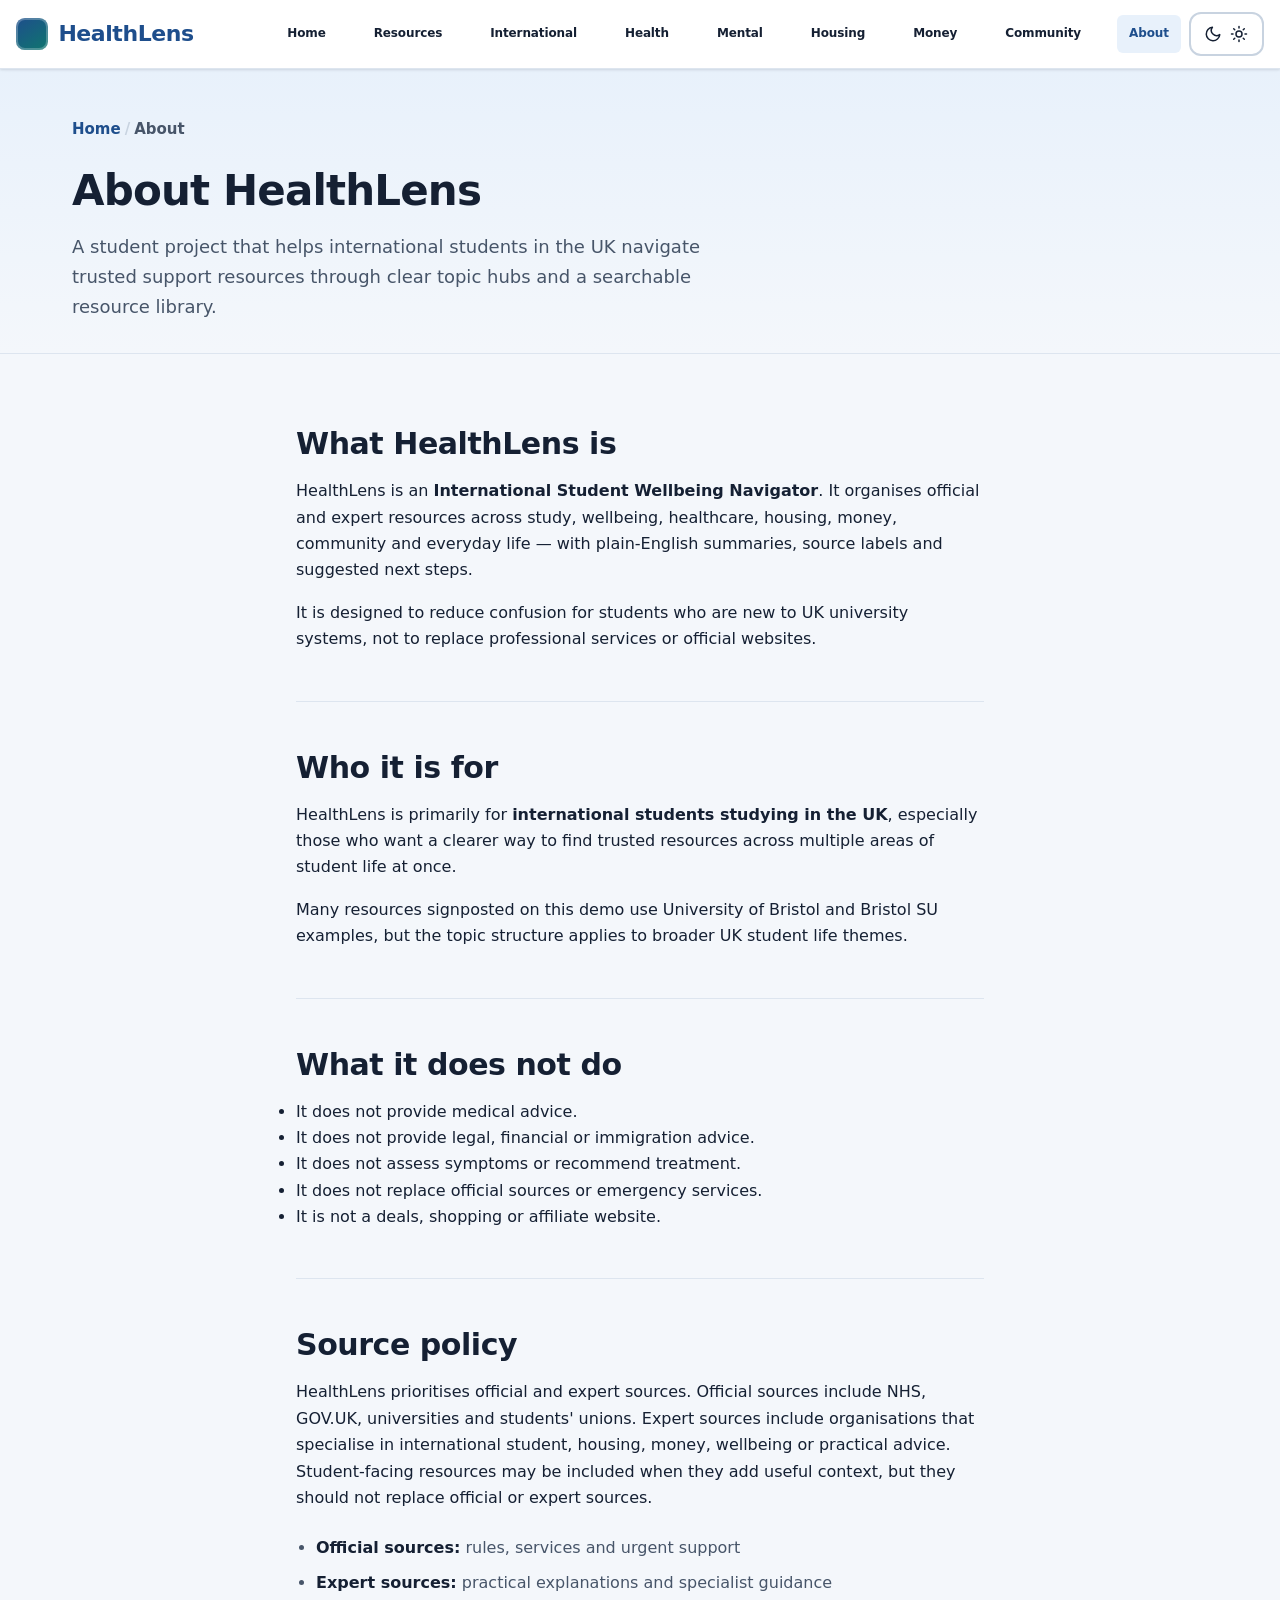
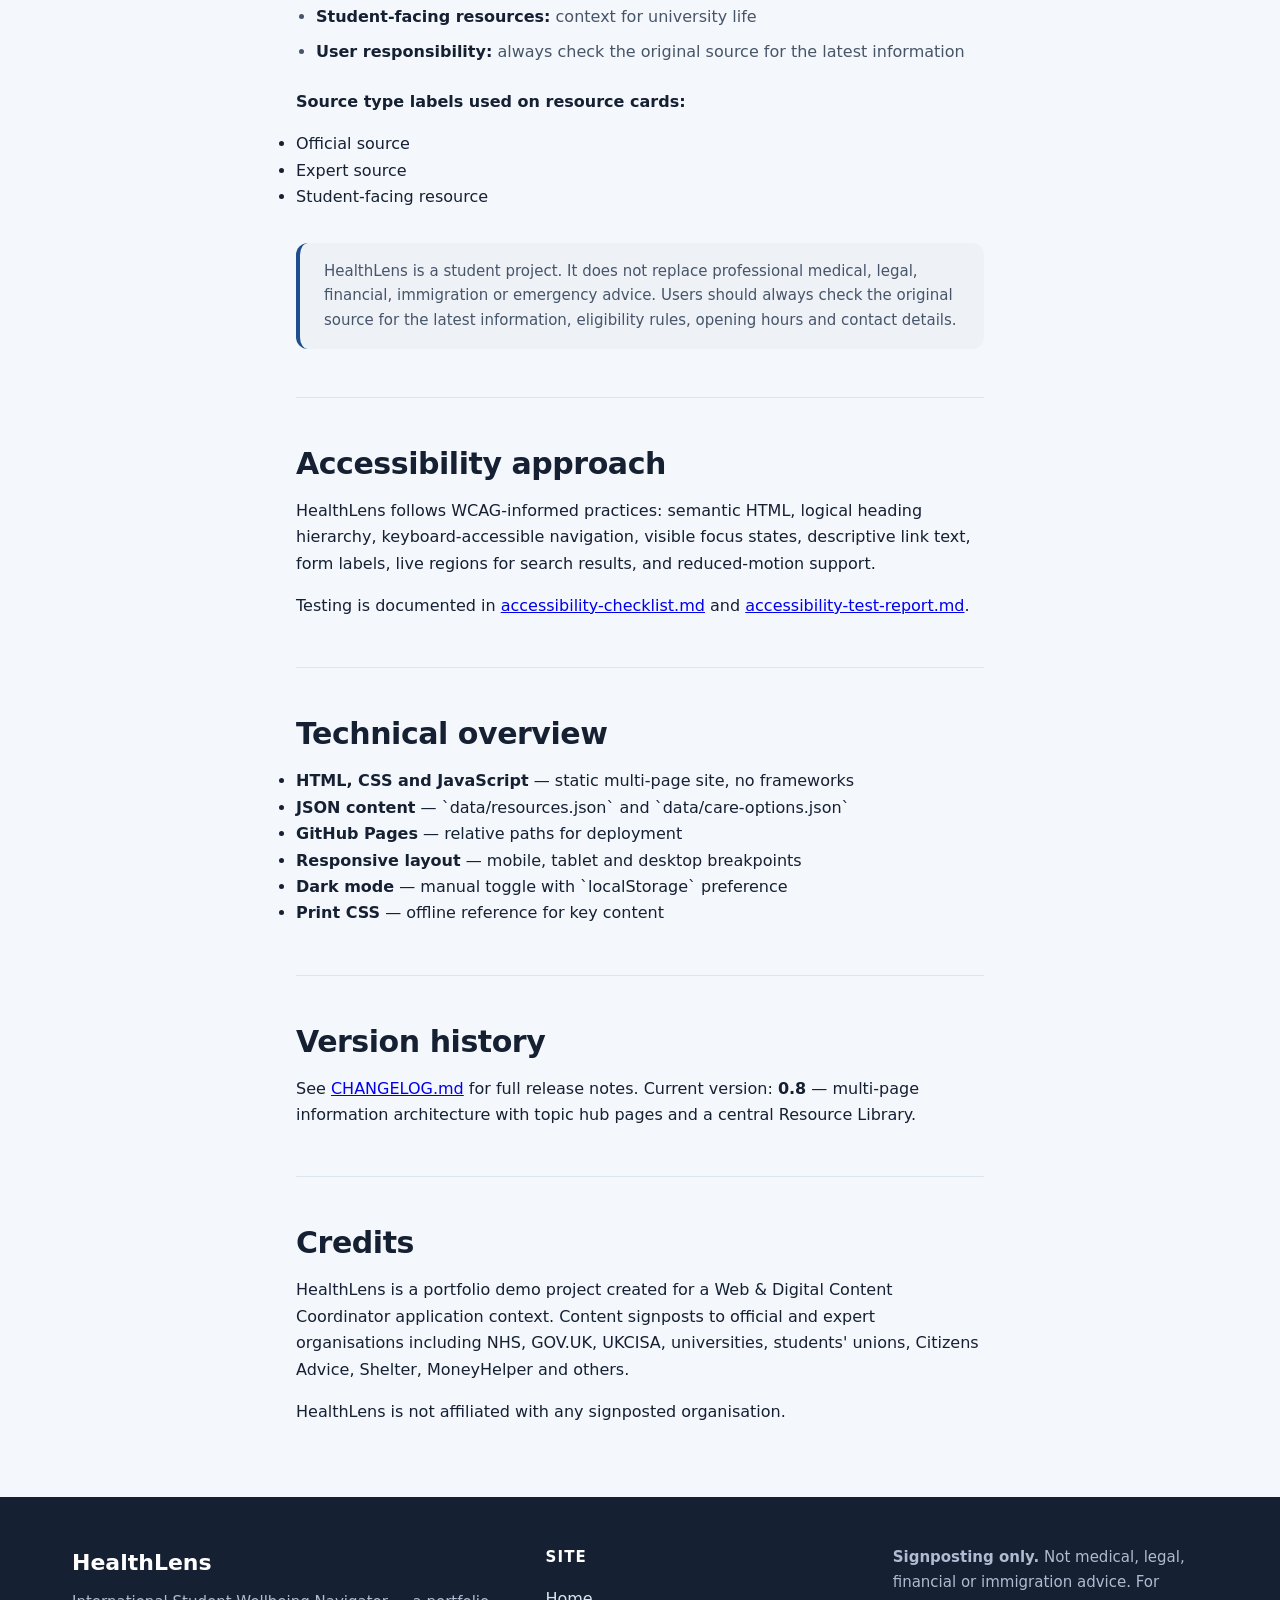
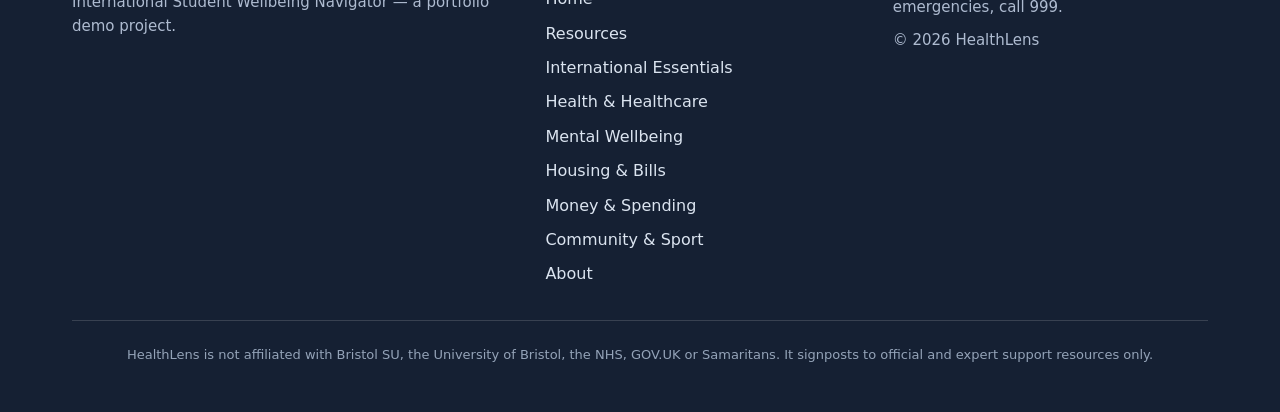
==== commit 7018288e: "refine v0.8" ====
--- a/about.html
+++ b/about.html
@@ -36,13 +36,13 @@
       <nav id="site-nav" class="site-nav" aria-label="Main navigation">
         <ul class="nav-list nav-list--global">
           <li><a href="./index.html">Home</a></li>
-          <li><a href="./resources.html">Resources</a></li>
-          <li><a href="./international-essentials.html">International Essentials</a></li>
-          <li><a href="./health-healthcare.html">Health &amp; Healthcare</a></li>
-          <li><a href="./mental-wellbeing.html">Mental Wellbeing</a></li>
-          <li><a href="./housing-bills.html">Housing &amp; Bills</a></li>
-          <li><a href="./money-spending.html">Money &amp; Spending</a></li>
-          <li><a href="./community-activities-sport.html">Community &amp; Sport</a></li>
+          <li><a href="./resources.html" title="Resources">Resources</a></li>
+          <li><a href="./international-essentials.html" title="International Essentials">International</a></li>
+          <li><a href="./health-healthcare.html" title="Health and Healthcare">Health</a></li>
+          <li><a href="./mental-wellbeing.html" title="Mental Wellbeing">Mental</a></li>
+          <li><a href="./housing-bills.html" title="Housing and Bills">Housing</a></li>
+          <li><a href="./money-spending.html" title="Money and Spending">Money</a></li>
+          <li><a href="./community-activities-sport.html" title="Community, Activities and Sport">Community</a></li>
           <li><a href="./about.html" aria-current="page">About</a></li>
         </ul>
       </nav>
--- a/styles.css
+++ b/styles.css
@@ -247,7 +247,54 @@
 }
 
 .nav-list--global {
-  gap: var(--space-xs) var(--space-sm);
+  flex-wrap: nowrap;
+  gap: 0.125rem;
+  justify-content: flex-end;
+}
+
+.nav-list--global a {
+  font-size: 0.75rem;
+  padding: 0.35rem 0.45rem;
+  white-space: nowrap;
+  letter-spacing: -0.01em;
+}
+
+@media (min-width: 1101px) {
+  .site-header .container {
+    max-width: 100%;
+    padding-inline: var(--space-md);
+  }
+
+  .header-inner {
+    gap: var(--space-sm);
+  }
+
+  .site-logo__text {
+    font-size: 1.125rem;
+  }
+
+  .site-logo__mark {
+    width: 1.65rem;
+    height: 1.65rem;
+  }
+
+  .theme-toggle__text {
+    position: absolute;
+    width: 1px;
+    height: 1px;
+    padding: 0;
+    margin: -1px;
+    overflow: hidden;
+    clip: rect(0, 0, 0, 0);
+    white-space: nowrap;
+    border: 0;
+  }
+
+  .theme-toggle {
+    min-width: 2.75rem;
+    justify-content: center;
+    padding-inline: 0.65rem;
+  }
 }
 
 .nav-list a[aria-current="page"] {
@@ -705,6 +752,13 @@
   font-size: var(--font-size-xl);
 }
 
+.hero-panel__summary {
+  margin: 0;
+  font-size: var(--font-size-base);
+  line-height: 1.65;
+  color: var(--color-text-muted);
+}
+
 .hero-steps {
   display: grid;
   gap: var(--space-lg);
@@ -1824,11 +1878,6 @@
   .crisis-banner__icon {
     display: none;
   }
-}
-
-.nav-list--global a {
-  font-size: 0.8125rem;
-  padding: 0.45rem 0.55rem;
 }
 
 @media (max-width: 1100px) {
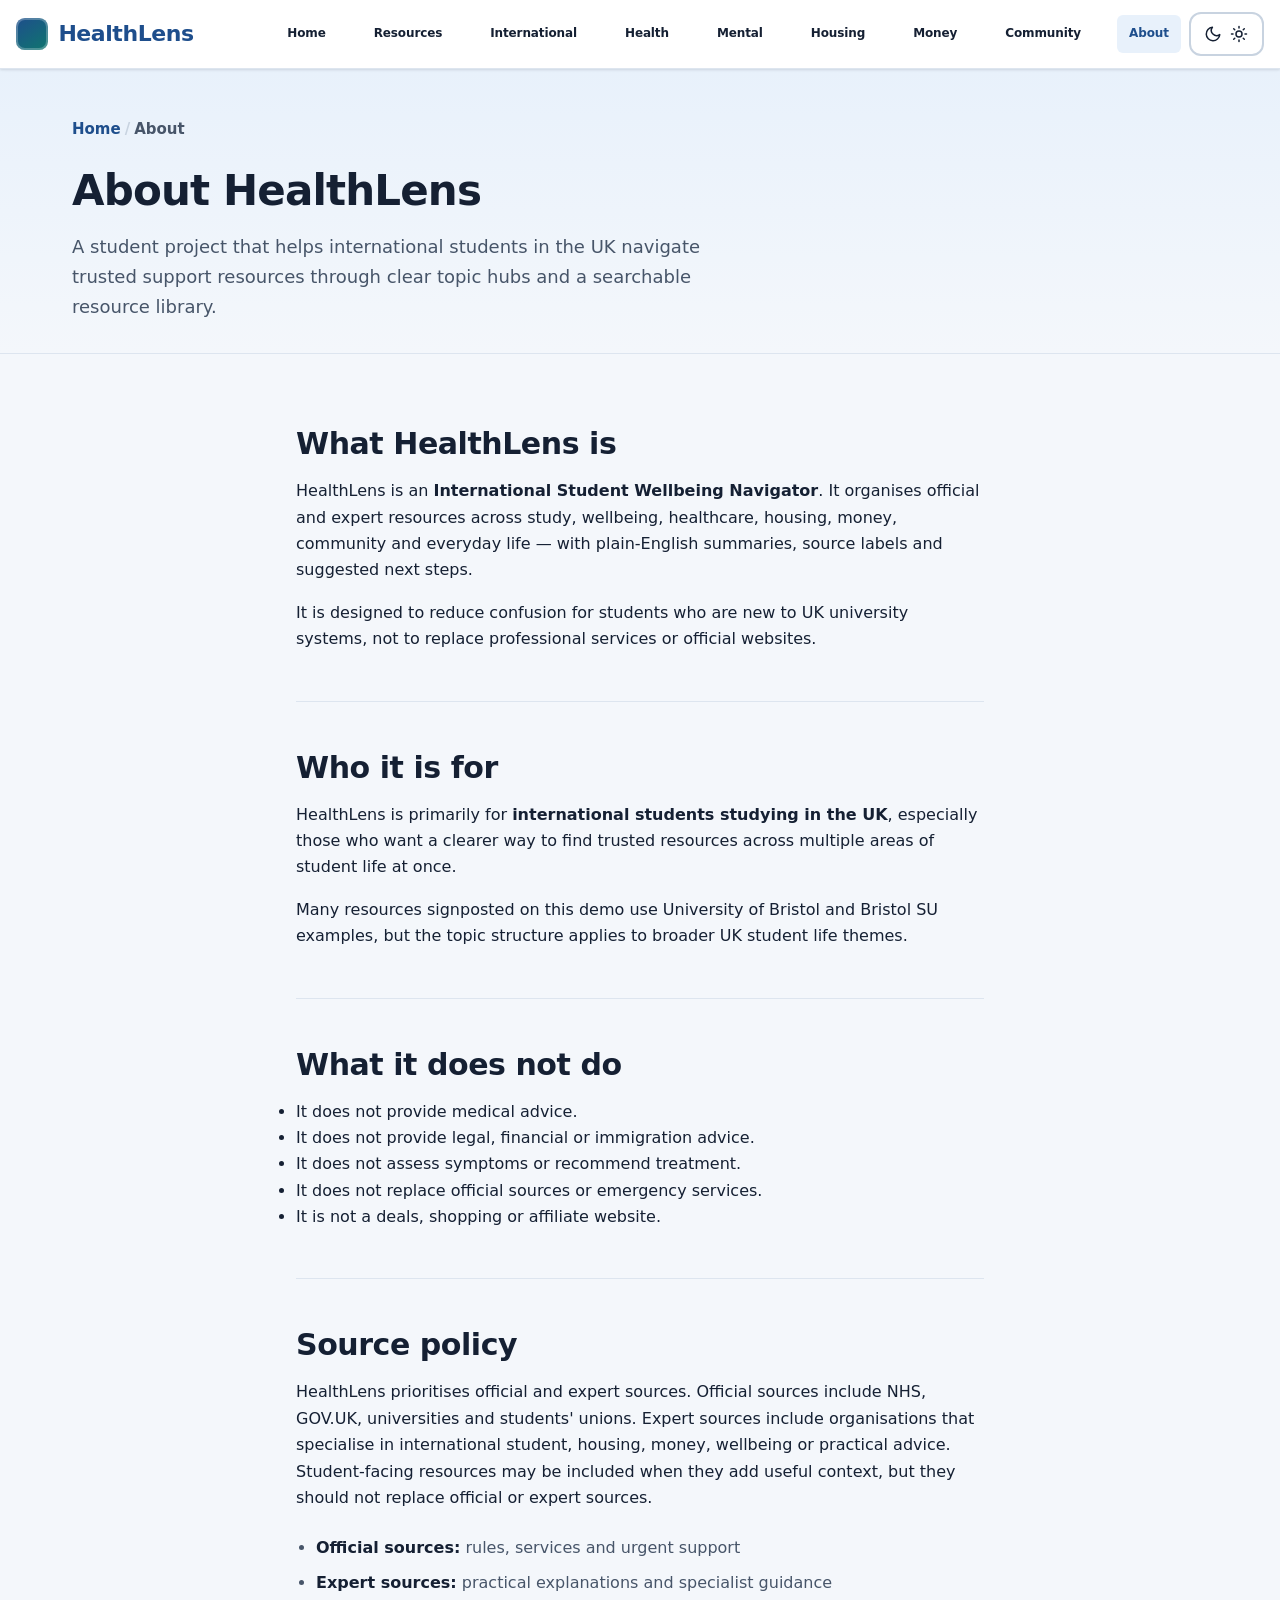
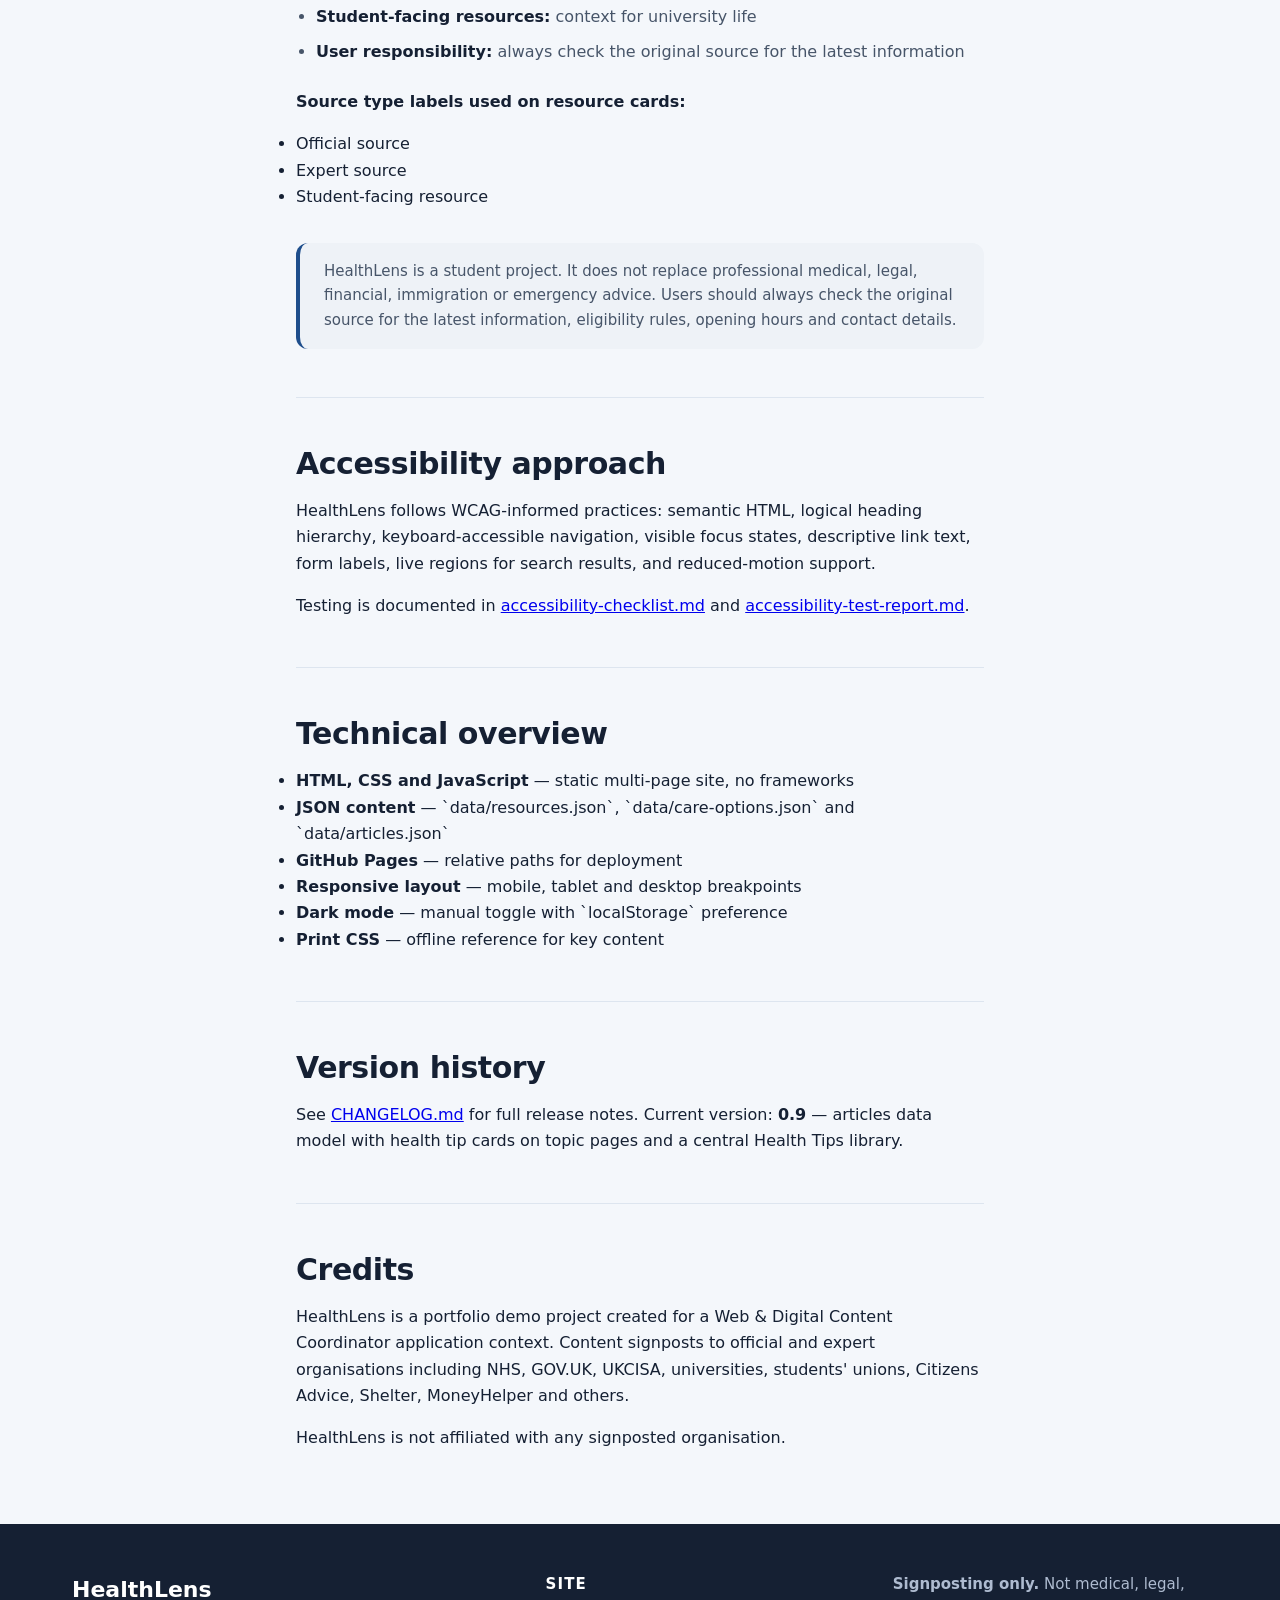
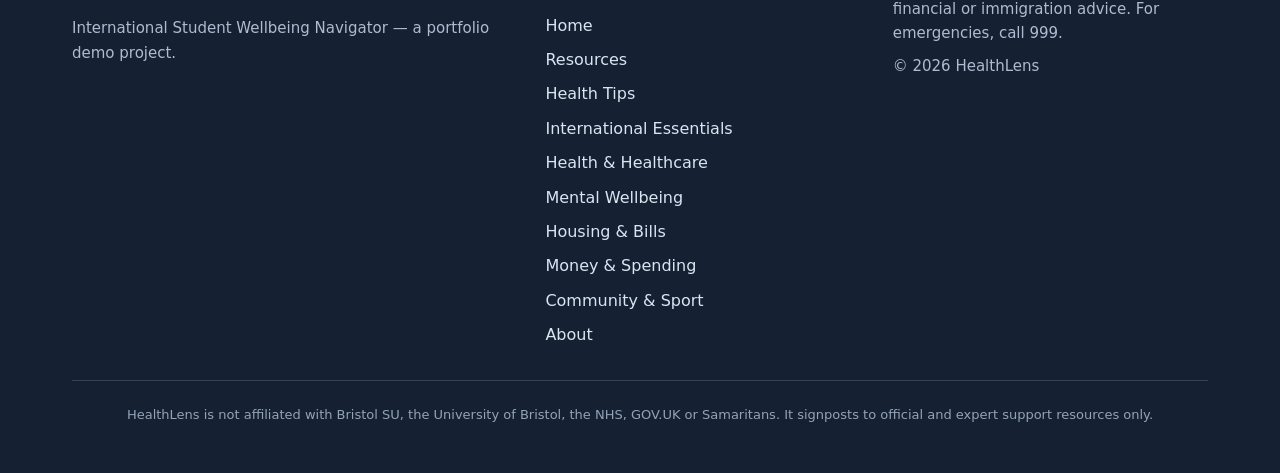
==== commit 35ba1bb6: "v0.9 article data model" ====
--- a/about.html
+++ b/about.html
@@ -132,7 +132,7 @@
           <h2 id="tech-heading">Technical overview</h2>
           <ul>
             <li><strong>HTML, CSS and JavaScript</strong> — static multi-page site, no frameworks</li>
-            <li><strong>JSON content</strong> — `data/resources.json` and `data/care-options.json`</li>
+            <li><strong>JSON content</strong> — `data/resources.json`, `data/care-options.json` and `data/articles.json`</li>
             <li><strong>GitHub Pages</strong> — relative paths for deployment</li>
             <li><strong>Responsive layout</strong> — mobile, tablet and desktop breakpoints</li>
             <li><strong>Dark mode</strong> — manual toggle with `localStorage` preference</li>
@@ -142,7 +142,7 @@
 
         <article class="about-section" aria-labelledby="version-heading">
           <h2 id="version-heading">Version history</h2>
-          <p>See <a href="./CHANGELOG.md">CHANGELOG.md</a> for full release notes. Current version: <strong>0.8</strong> — multi-page information architecture with topic hub pages and a central Resource Library.</p>
+          <p>See <a href="./CHANGELOG.md">CHANGELOG.md</a> for full release notes. Current version: <strong>0.9</strong> — articles data model with health tip cards on topic pages and a central Health Tips library.</p>
         </article>
 
         <article class="about-section" aria-labelledby="credits-heading">
@@ -165,6 +165,7 @@
         <ul>
           <li><a href="./index.html">Home</a></li>
           <li><a href="./resources.html">Resources</a></li>
+          <li><a href="./guides.html">Health Tips</a></li>
           <li><a href="./international-essentials.html">International Essentials</a></li>
           <li><a href="./health-healthcare.html">Health &amp; Healthcare</a></li>
           <li><a href="./mental-wellbeing.html">Mental Wellbeing</a></li>
--- a/styles.css
+++ b/styles.css
@@ -484,6 +484,190 @@
   gap: var(--space-lg);
 }
 
+.guide-grid {
+  display: grid;
+  grid-template-columns: repeat(auto-fill, minmax(min(100%, 19rem), 1fr));
+  gap: var(--space-lg);
+}
+
+.guide-card {
+  display: flex;
+  flex-direction: column;
+  gap: var(--space-md);
+  padding: var(--space-lg);
+  background: var(--color-surface);
+  border: 1px solid var(--color-border-light);
+  border-radius: var(--radius-lg);
+  box-shadow: var(--shadow-sm);
+}
+
+.guide-card:hover {
+  border-color: var(--color-primary);
+  box-shadow: var(--shadow-md);
+}
+
+.guide-card__header {
+  display: flex;
+  flex-direction: column;
+  gap: var(--space-sm);
+}
+
+.guide-card__title {
+  margin: 0;
+  font-size: var(--font-size-lg);
+  line-height: 1.35;
+}
+
+.guide-card__summary,
+.guide-card__why {
+  margin: 0;
+  color: var(--color-text-muted);
+  line-height: 1.65;
+}
+
+.guide-badge {
+  display: inline-block;
+  align-self: flex-start;
+  padding: 0.2rem 0.55rem;
+  font-size: 0.75rem;
+  font-weight: 700;
+  letter-spacing: 0.02em;
+  text-transform: uppercase;
+  color: var(--color-primary);
+  background: var(--color-primary-light);
+  border-radius: var(--radius-sm);
+}
+
+.guide-meta {
+  display: flex;
+  flex-wrap: wrap;
+  gap: var(--space-xs) var(--space-md);
+  align-items: center;
+  font-size: var(--font-size-sm);
+  color: var(--color-text-muted);
+}
+
+.guide-meta__item strong {
+  color: var(--color-text);
+}
+
+.guide-meta__risk {
+  font-style: italic;
+}
+
+.guide-key-points ul,
+.guide-sources ul {
+  margin: var(--space-xs) 0 0;
+  padding-left: 1.25rem;
+}
+
+.guide-key-points strong,
+.guide-sources strong {
+  display: block;
+  margin-bottom: var(--space-xs);
+  font-size: var(--font-size-sm);
+  color: var(--color-text);
+}
+
+.guide-sources a {
+  color: var(--color-primary);
+  font-weight: 600;
+  text-decoration: underline;
+  text-underline-offset: 0.15em;
+}
+
+.guide-sources a:hover {
+  color: var(--color-accent);
+}
+
+.guide-card__disclaimer {
+  margin: 0;
+  padding: var(--space-md);
+  font-size: var(--font-size-sm);
+  line-height: 1.55;
+  color: var(--color-text-muted);
+  background: var(--color-bg-alt);
+  border-left: 4px solid var(--color-accent);
+  border-radius: var(--radius-sm);
+}
+
+.guide-card__read-link {
+  display: inline-flex;
+  align-items: center;
+  margin-top: auto;
+  font-weight: 700;
+  color: var(--color-primary);
+  text-decoration: none;
+}
+
+.guide-card__read-link:hover {
+  color: var(--color-accent);
+  text-decoration: underline;
+}
+
+.guide-empty-state,
+.guide-loading {
+  margin: 0;
+  padding: var(--space-lg);
+  color: var(--color-text-muted);
+  background: var(--color-bg-alt);
+  border: 1px dashed var(--color-border);
+  border-radius: var(--radius-md);
+}
+
+.guide-filters {
+  display: flex;
+  flex-wrap: wrap;
+  gap: var(--space-sm);
+  margin-bottom: var(--space-lg);
+}
+
+.guide-filter-btn {
+  min-height: 2.5rem;
+  padding: 0.5rem 0.85rem;
+  font-family: inherit;
+  font-size: var(--font-size-sm);
+  font-weight: 700;
+  color: var(--color-text);
+  background: var(--color-surface);
+  border: 2px solid var(--color-border);
+  border-radius: var(--radius-md);
+  cursor: pointer;
+}
+
+.guide-filter-btn:hover {
+  border-color: var(--color-primary);
+  color: var(--color-primary);
+}
+
+.guide-filter-btn.is-active,
+.guide-filter-btn[aria-pressed="true"] {
+  color: #fff;
+  background: var(--color-primary);
+  border-color: var(--color-primary);
+}
+
+html[data-theme="dark"] .guide-card {
+  background: var(--color-surface);
+  border-color: var(--color-border);
+}
+
+html[data-theme="dark"] .guide-card:hover {
+  border-color: var(--color-accent);
+}
+
+html[data-theme="dark"] .guide-badge {
+  color: var(--color-accent);
+  background: rgba(56, 189, 248, 0.12);
+}
+
+html[data-theme="dark"] .guide-filter-btn.is-active,
+html[data-theme="dark"] .guide-filter-btn[aria-pressed="true"] {
+  background: var(--color-accent);
+  border-color: var(--color-accent);
+  color: #0f172a;
+}
+
 .related-topics {
   display: grid;
   grid-template-columns: repeat(3, minmax(0, 1fr));
@@ -1865,6 +2049,7 @@
   .care-options-grid,
   .topic-cards-grid,
   .featured-resources-grid,
+  .guide-grid,
   .quick-links-grid,
   .related-topics,
   .accessibility-list {
@@ -2223,6 +2408,8 @@
   .no-results,
   .resource-loading,
   .resource-load-error,
+  .guide-loading,
+  .guide-filters,
   .care-options-loading,
   #care-options-error,
   .btn-crisis,
@@ -2317,6 +2504,7 @@
 
   .resource-grid,
   .care-options-grid,
+  .guide-grid,
   .tips-list,
   .accessibility-list {
     display: block !important;
@@ -2324,6 +2512,7 @@
 
   .resource-card,
   .care-option-card,
+  .guide-card,
   .tip-card {
     break-inside: avoid;
     page-break-inside: avoid;
@@ -2332,6 +2521,8 @@
 
   .resource-card__link,
   .care-option-card__link,
+  .guide-sources a,
+  .guide-card__read-link,
   .footer-nav a,
   a {
     color: #000 !important;
@@ -2340,6 +2531,7 @@
 
   .resource-card__link[href^="http"]::after,
   .care-option-card__link[href^="http"]::after,
+  .guide-sources a[href^="http"]::after,
   .pharmacy-first-link[href^="http"]::after {
     content: " (" attr(href) ")";
     font-size: 9pt;
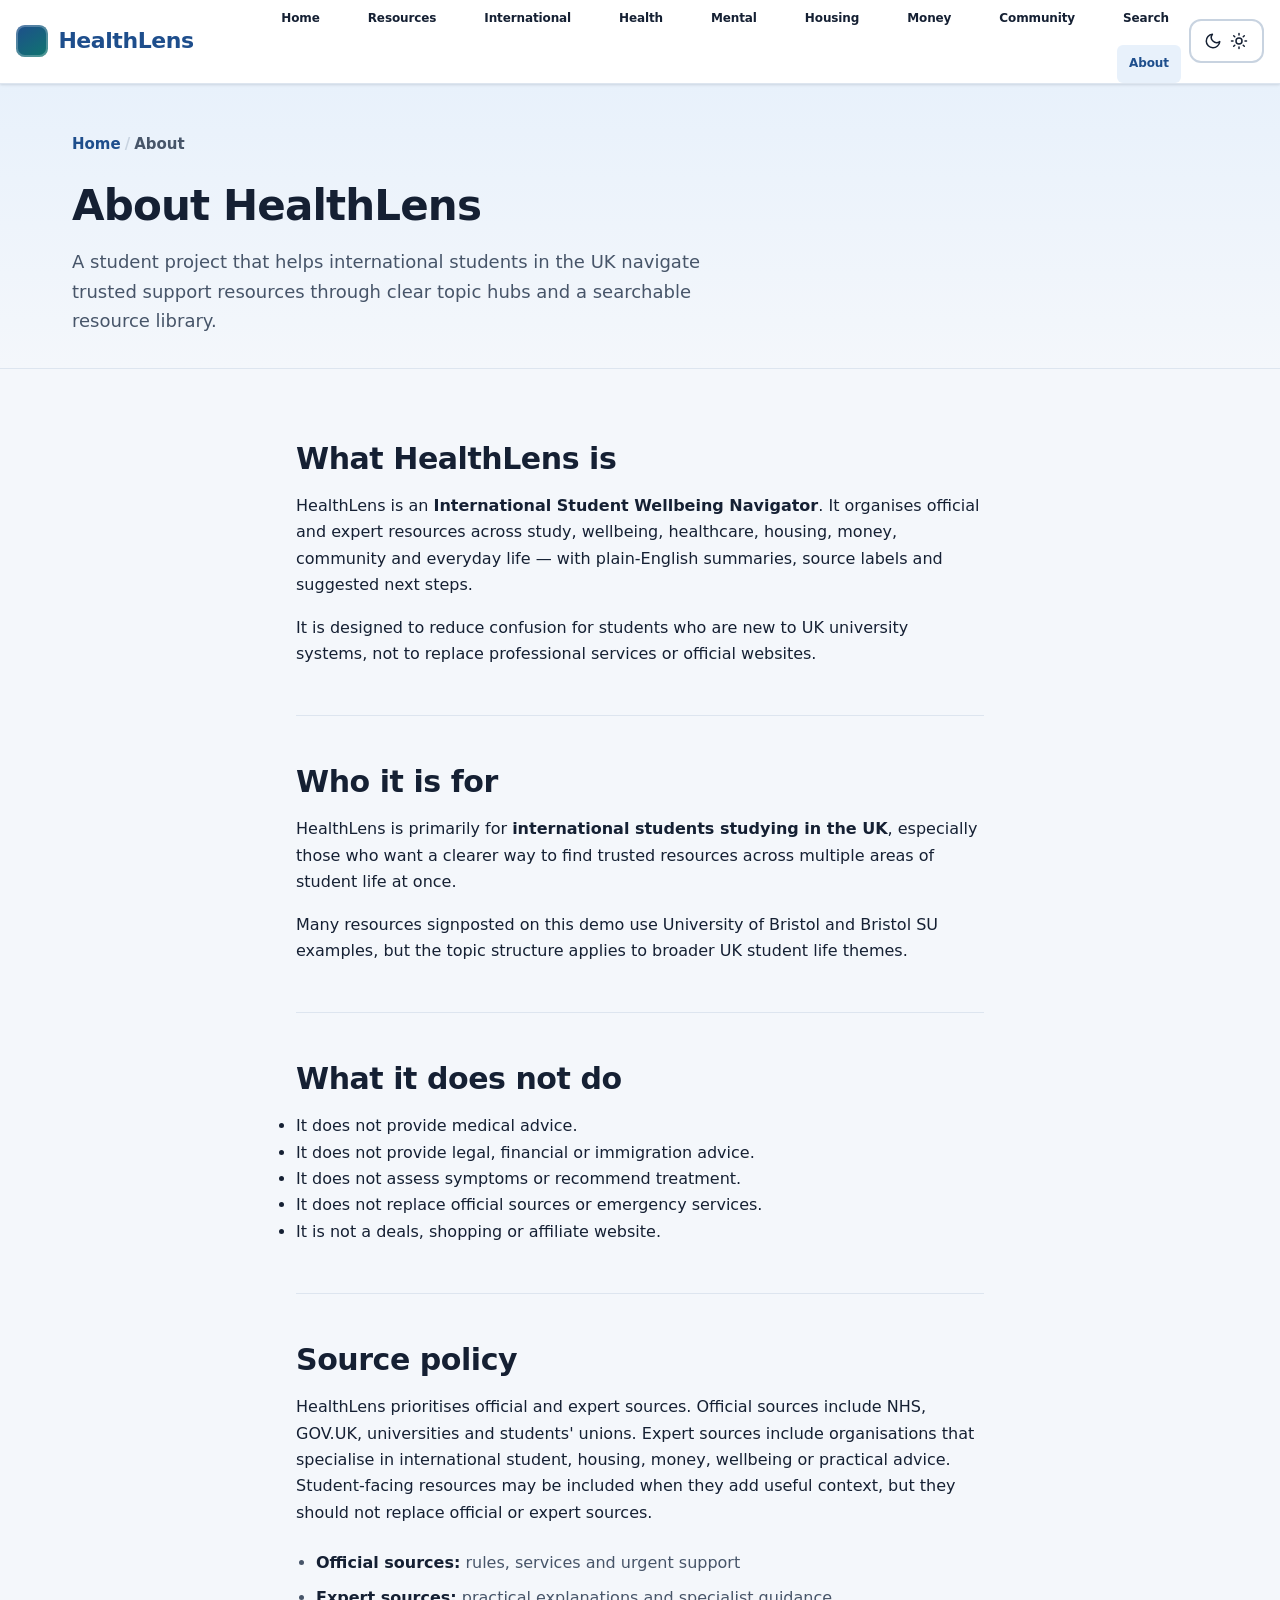
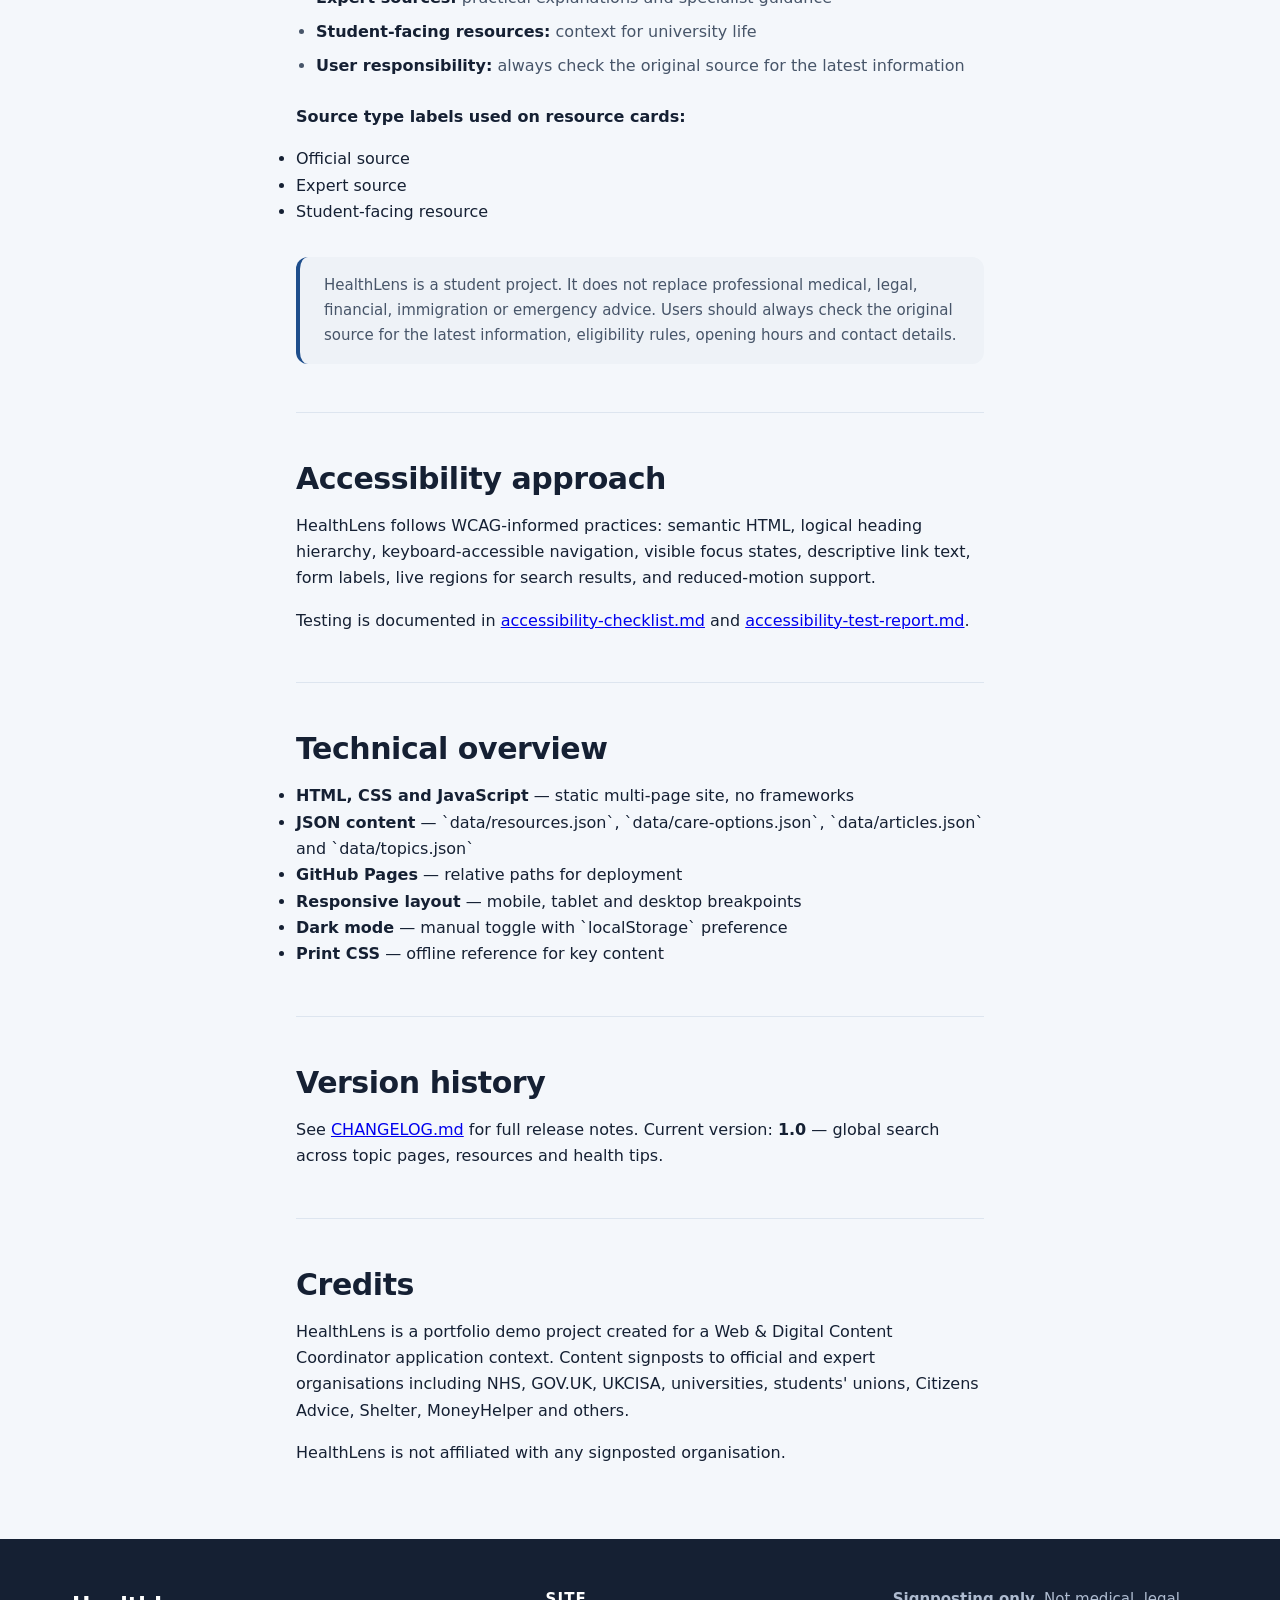
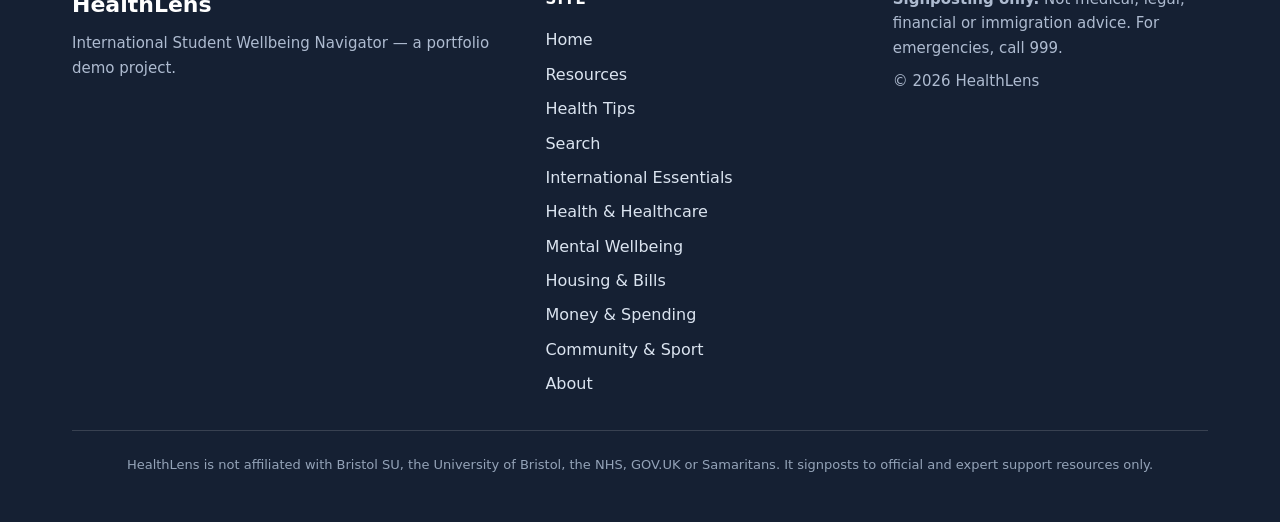
==== commit 825cdf64: "v1.0 add search bar" ====
--- a/about.html
+++ b/about.html
@@ -43,6 +43,7 @@
           <li><a href="./housing-bills.html" title="Housing and Bills">Housing</a></li>
           <li><a href="./money-spending.html" title="Money and Spending">Money</a></li>
           <li><a href="./community-activities-sport.html" title="Community, Activities and Sport">Community</a></li>
+          <li><a href="./search.html" title="Search HealthLens">Search</a></li>
           <li><a href="./about.html" aria-current="page">About</a></li>
         </ul>
       </nav>
@@ -132,7 +133,7 @@
           <h2 id="tech-heading">Technical overview</h2>
           <ul>
             <li><strong>HTML, CSS and JavaScript</strong> — static multi-page site, no frameworks</li>
-            <li><strong>JSON content</strong> — `data/resources.json`, `data/care-options.json` and `data/articles.json`</li>
+            <li><strong>JSON content</strong> — `data/resources.json`, `data/care-options.json`, `data/articles.json` and `data/topics.json`</li>
             <li><strong>GitHub Pages</strong> — relative paths for deployment</li>
             <li><strong>Responsive layout</strong> — mobile, tablet and desktop breakpoints</li>
             <li><strong>Dark mode</strong> — manual toggle with `localStorage` preference</li>
@@ -142,7 +143,7 @@
 
         <article class="about-section" aria-labelledby="version-heading">
           <h2 id="version-heading">Version history</h2>
-          <p>See <a href="./CHANGELOG.md">CHANGELOG.md</a> for full release notes. Current version: <strong>0.9</strong> — articles data model with health tip cards on topic pages and a central Health Tips library.</p>
+          <p>See <a href="./CHANGELOG.md">CHANGELOG.md</a> for full release notes. Current version: <strong>1.0</strong> — global search across topic pages, resources and health tips.</p>
         </article>
 
         <article class="about-section" aria-labelledby="credits-heading">
@@ -166,6 +167,7 @@
           <li><a href="./index.html">Home</a></li>
           <li><a href="./resources.html">Resources</a></li>
           <li><a href="./guides.html">Health Tips</a></li>
+          <li><a href="./search.html">Search</a></li>
           <li><a href="./international-essentials.html">International Essentials</a></li>
           <li><a href="./health-healthcare.html">Health &amp; Healthcare</a></li>
           <li><a href="./mental-wellbeing.html">Mental Wellbeing</a></li>
--- a/styles.css
+++ b/styles.css
@@ -668,6 +668,223 @@
   color: #0f172a;
 }
 
+.search-page .section {
+  padding-block: var(--space-2xl);
+}
+
+.search-form {
+  display: grid;
+  gap: var(--space-lg);
+  margin-bottom: var(--space-xl);
+  padding: var(--space-xl);
+  background: var(--color-surface);
+  border: 1px solid var(--color-border-light);
+  border-radius: var(--radius-xl);
+  box-shadow: var(--shadow-sm);
+}
+
+.search-form__row label {
+  display: block;
+  margin-bottom: var(--space-sm);
+  font-weight: 700;
+}
+
+.search-form__row input[type="search"] {
+  width: 100%;
+  min-height: 2.75rem;
+  padding: 0.75rem 1rem;
+  font-size: var(--font-size-base);
+  font-family: inherit;
+  color: var(--color-text);
+  background: var(--color-bg);
+  border: 2px solid var(--color-border);
+  border-radius: var(--radius-md);
+}
+
+.search-form__row input[type="search"]:focus {
+  outline: 3px solid var(--color-primary-light);
+  border-color: var(--color-primary);
+}
+
+.search-form__actions {
+  display: flex;
+  flex-wrap: wrap;
+  gap: var(--space-sm);
+}
+
+.search-controls {
+  display: grid;
+  gap: var(--space-lg);
+  margin-bottom: var(--space-lg);
+}
+
+.search-type-filters {
+  display: flex;
+  flex-wrap: wrap;
+  gap: var(--space-sm);
+}
+
+.search-type-btn {
+  min-height: 2.5rem;
+  padding: 0.5rem 0.85rem;
+  font-family: inherit;
+  font-size: var(--font-size-sm);
+  font-weight: 700;
+  color: var(--color-text);
+  background: var(--color-surface);
+  border: 2px solid var(--color-border);
+  border-radius: var(--radius-md);
+  cursor: pointer;
+}
+
+.search-type-btn:hover {
+  border-color: var(--color-primary);
+  color: var(--color-primary);
+}
+
+.search-type-btn.is-active,
+.search-type-btn[aria-pressed="true"] {
+  color: #fff;
+  background: var(--color-primary);
+  border-color: var(--color-primary);
+}
+
+.search-topic-filter label {
+  display: block;
+  margin-bottom: var(--space-sm);
+  font-weight: 700;
+}
+
+.search-topic-filter select {
+  width: 100%;
+  max-width: 28rem;
+  min-height: 2.75rem;
+  padding: 0.65rem 0.85rem;
+  font-size: var(--font-size-base);
+  font-family: inherit;
+  color: var(--color-text);
+  background: var(--color-surface);
+  border: 2px solid var(--color-border);
+  border-radius: var(--radius-md);
+}
+
+.search-status {
+  margin: 0 0 var(--space-lg);
+  font-weight: 600;
+  color: var(--color-text);
+}
+
+.search-results {
+  display: grid;
+  gap: var(--space-lg);
+  margin-bottom: var(--space-lg);
+}
+
+.search-result-card {
+  display: flex;
+  flex-direction: column;
+  gap: var(--space-md);
+  padding: var(--space-lg);
+  background: var(--color-surface);
+  border: 1px solid var(--color-border-light);
+  border-radius: var(--radius-lg);
+  box-shadow: var(--shadow-sm);
+}
+
+.search-result-card__title {
+  margin: 0;
+  font-size: var(--font-size-lg);
+  line-height: 1.35;
+}
+
+.search-result-card__summary {
+  margin: 0;
+  color: var(--color-text-muted);
+  line-height: 1.65;
+}
+
+.result-type-badge {
+  display: inline-block;
+  align-self: flex-start;
+  padding: 0.2rem 0.55rem;
+  font-size: 0.75rem;
+  font-weight: 700;
+  letter-spacing: 0.02em;
+  text-transform: uppercase;
+  border-radius: var(--radius-sm);
+}
+
+.result-type-badge--page {
+  color: var(--color-primary);
+  background: var(--color-primary-light);
+}
+
+.result-type-badge--resource {
+  color: #0f766e;
+  background: #ccfbf1;
+}
+
+.result-type-badge--guide {
+  color: #7c2d12;
+  background: #ffedd5;
+}
+
+.search-meta {
+  display: flex;
+  flex-wrap: wrap;
+  gap: var(--space-xs) var(--space-md);
+  font-size: var(--font-size-sm);
+  color: var(--color-text-muted);
+}
+
+.search-meta__item strong {
+  color: var(--color-text);
+}
+
+.search-result-card__link {
+  align-self: flex-start;
+  font-weight: 700;
+  color: var(--color-primary);
+  text-decoration: underline;
+  text-underline-offset: 0.15em;
+}
+
+.search-result-card__link:hover {
+  color: var(--color-accent);
+}
+
+.search-empty-state,
+.search-loading,
+.search-limit-note {
+  margin: 0;
+  padding: var(--space-lg);
+  color: var(--color-text-muted);
+  background: var(--color-bg-alt);
+  border: 1px dashed var(--color-border);
+  border-radius: var(--radius-md);
+}
+
+.search-cta {
+  margin-top: var(--space-md);
+}
+
+html[data-theme="dark"] .search-type-btn.is-active,
+html[data-theme="dark"] .search-type-btn[aria-pressed="true"] {
+  background: var(--color-accent);
+  border-color: var(--color-accent);
+  color: #0f172a;
+}
+
+html[data-theme="dark"] .result-type-badge--resource {
+  color: #99f6e4;
+  background: rgba(15, 118, 110, 0.25);
+}
+
+html[data-theme="dark"] .result-type-badge--guide {
+  color: #fdba74;
+  background: rgba(124, 45, 18, 0.25);
+}
+
 .related-topics {
   display: grid;
   grid-template-columns: repeat(3, minmax(0, 1fr));
@@ -876,6 +1093,49 @@
   background: #fef2f2;
 }
 
+/* Hero search */
+.hero-search-form {
+  margin-bottom: var(--space-lg);
+  max-width: 38rem;
+}
+
+.hero-search-form label {
+  display: block;
+  margin-bottom: var(--space-sm);
+  font-size: var(--font-size-sm);
+  font-weight: 700;
+  color: var(--color-text);
+}
+
+.hero-search-form__row {
+  display: flex;
+  flex-wrap: wrap;
+  gap: var(--space-sm);
+  align-items: stretch;
+}
+
+.hero-search-form__row input[type="search"] {
+  flex: 1 1 14rem;
+  min-height: 2.75rem;
+  padding: 0.75rem 1rem;
+  font-size: var(--font-size-base);
+  font-family: inherit;
+  color: var(--color-text);
+  background: var(--color-surface);
+  border: 2px solid var(--color-border);
+  border-radius: var(--radius-md);
+  box-shadow: var(--shadow-sm);
+}
+
+.hero-search-form__row input[type="search"]:focus {
+  outline: 3px solid var(--color-primary-light);
+  border-color: var(--color-primary);
+}
+
+.hero-search-form__row .btn {
+  flex-shrink: 0;
+}
+
 /* Hero */
 .hero {
   padding-block: var(--space-3xl);
@@ -2050,6 +2310,7 @@
   .topic-cards-grid,
   .featured-resources-grid,
   .guide-grid,
+  .search-results,
   .quick-links-grid,
   .related-topics,
   .accessibility-list {
@@ -2410,6 +2671,9 @@
   .resource-load-error,
   .guide-loading,
   .guide-filters,
+  .search-form__actions,
+  .search-type-filters,
+  .search-topic-filter,
   .care-options-loading,
   #care-options-error,
   .btn-crisis,
@@ -2513,6 +2777,7 @@
   .resource-card,
   .care-option-card,
   .guide-card,
+  .search-result-card,
   .tip-card {
     break-inside: avoid;
     page-break-inside: avoid;
@@ -2532,6 +2797,7 @@
   .resource-card__link[href^="http"]::after,
   .care-option-card__link[href^="http"]::after,
   .guide-sources a[href^="http"]::after,
+  .search-result-card__link[href^="http"]::after,
   .pharmacy-first-link[href^="http"]::after {
     content: " (" attr(href) ")";
     font-size: 9pt;
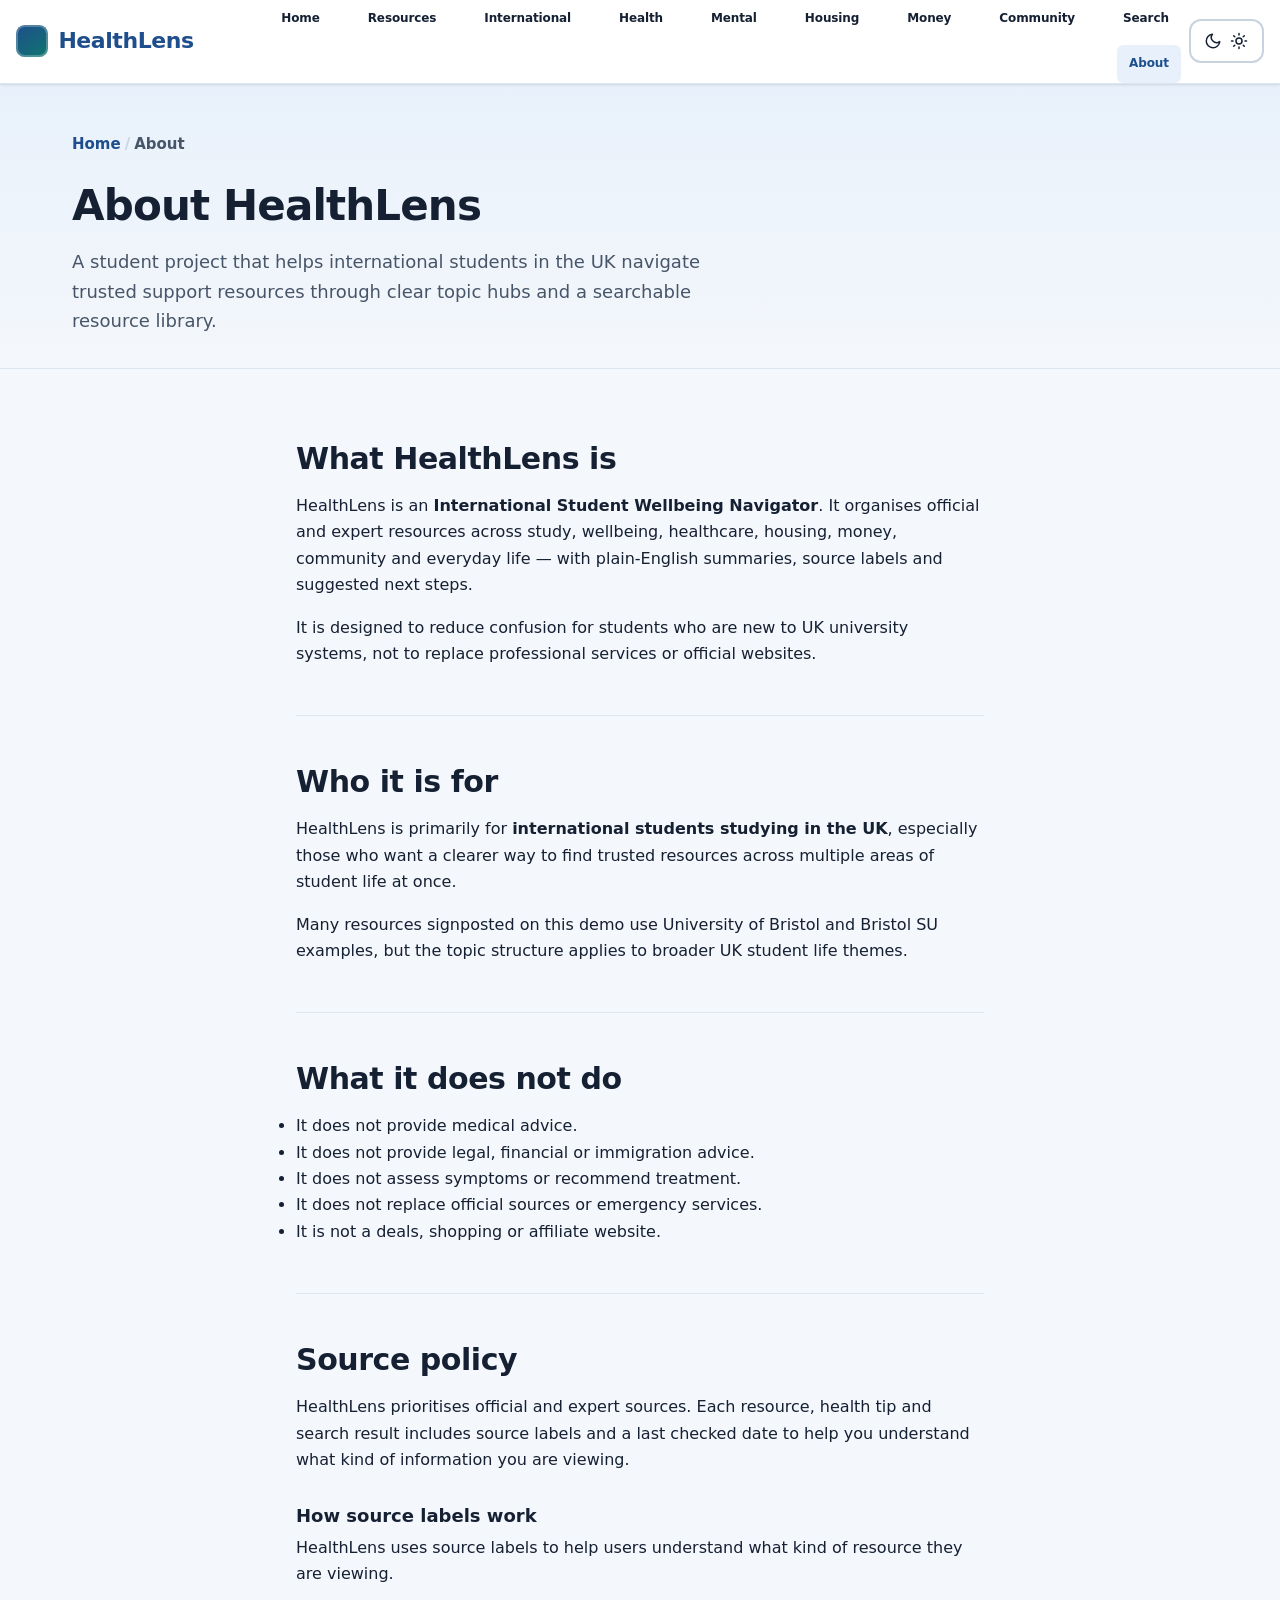
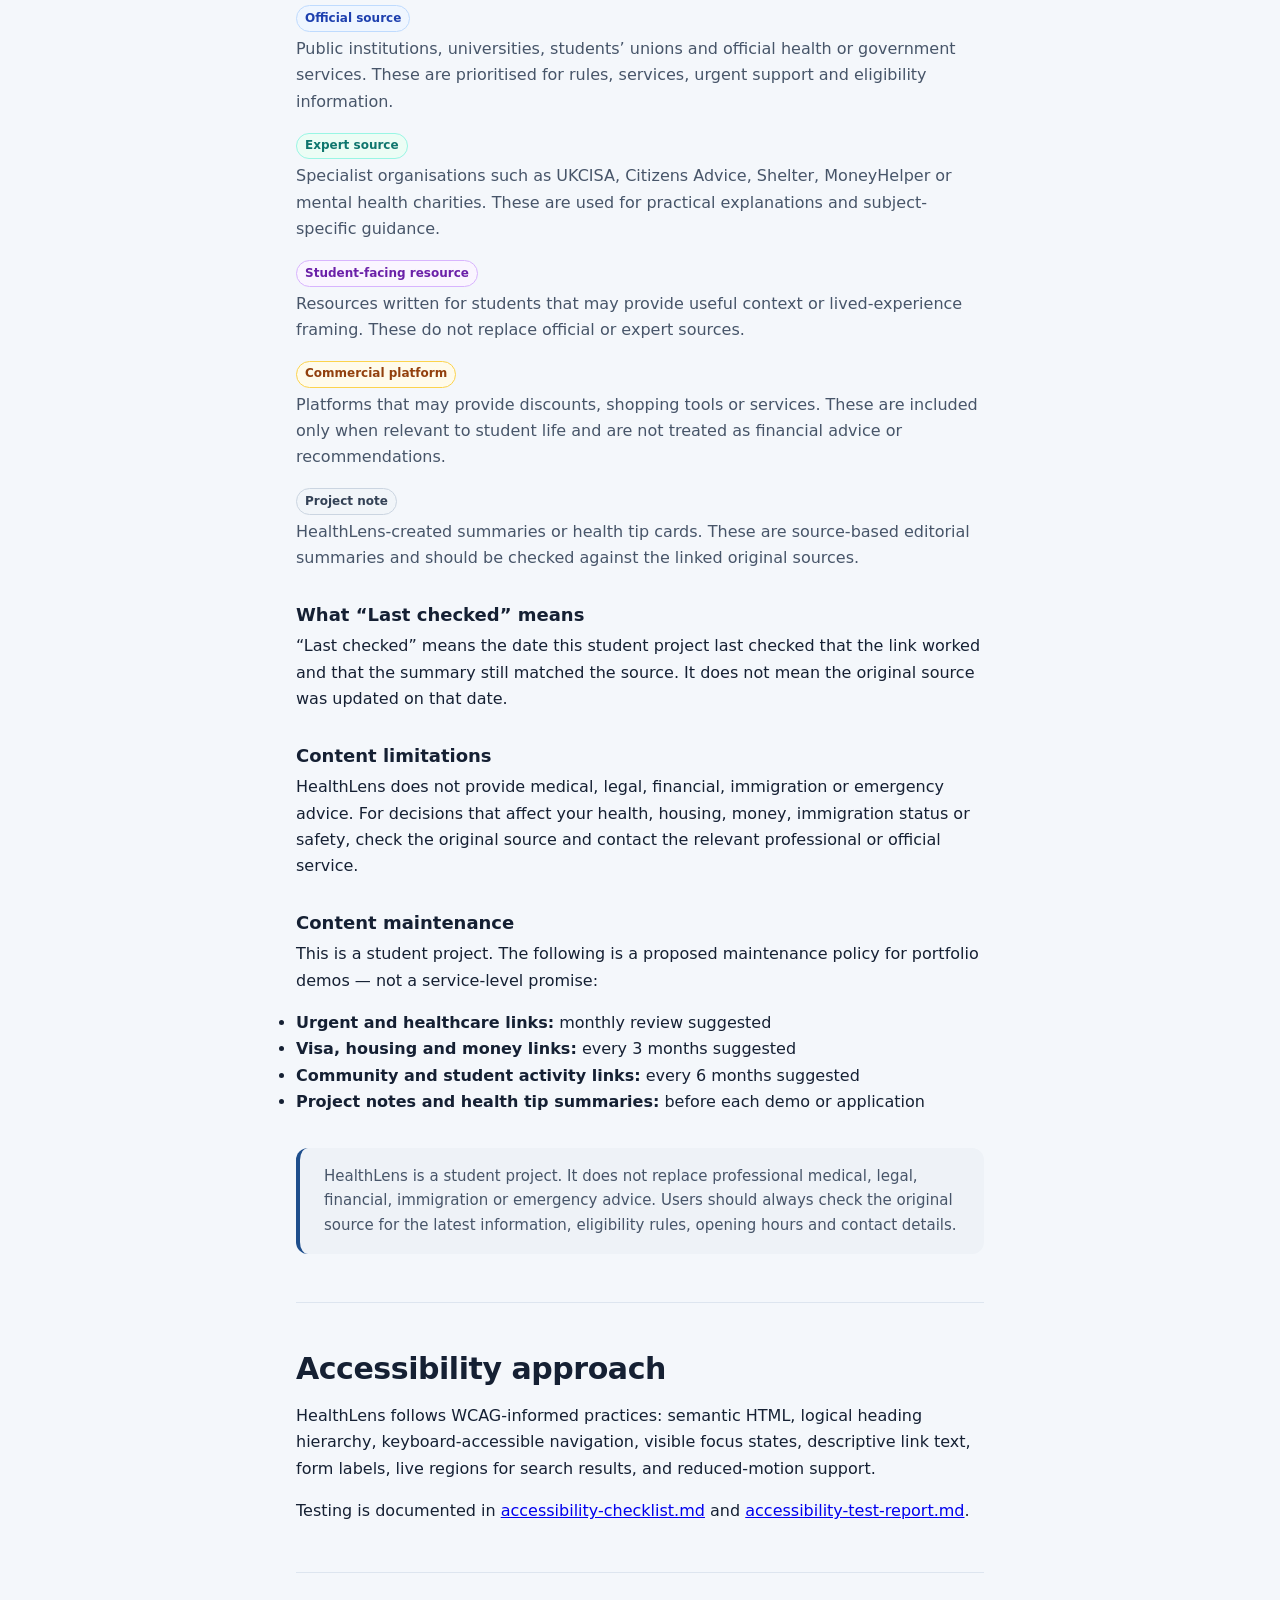
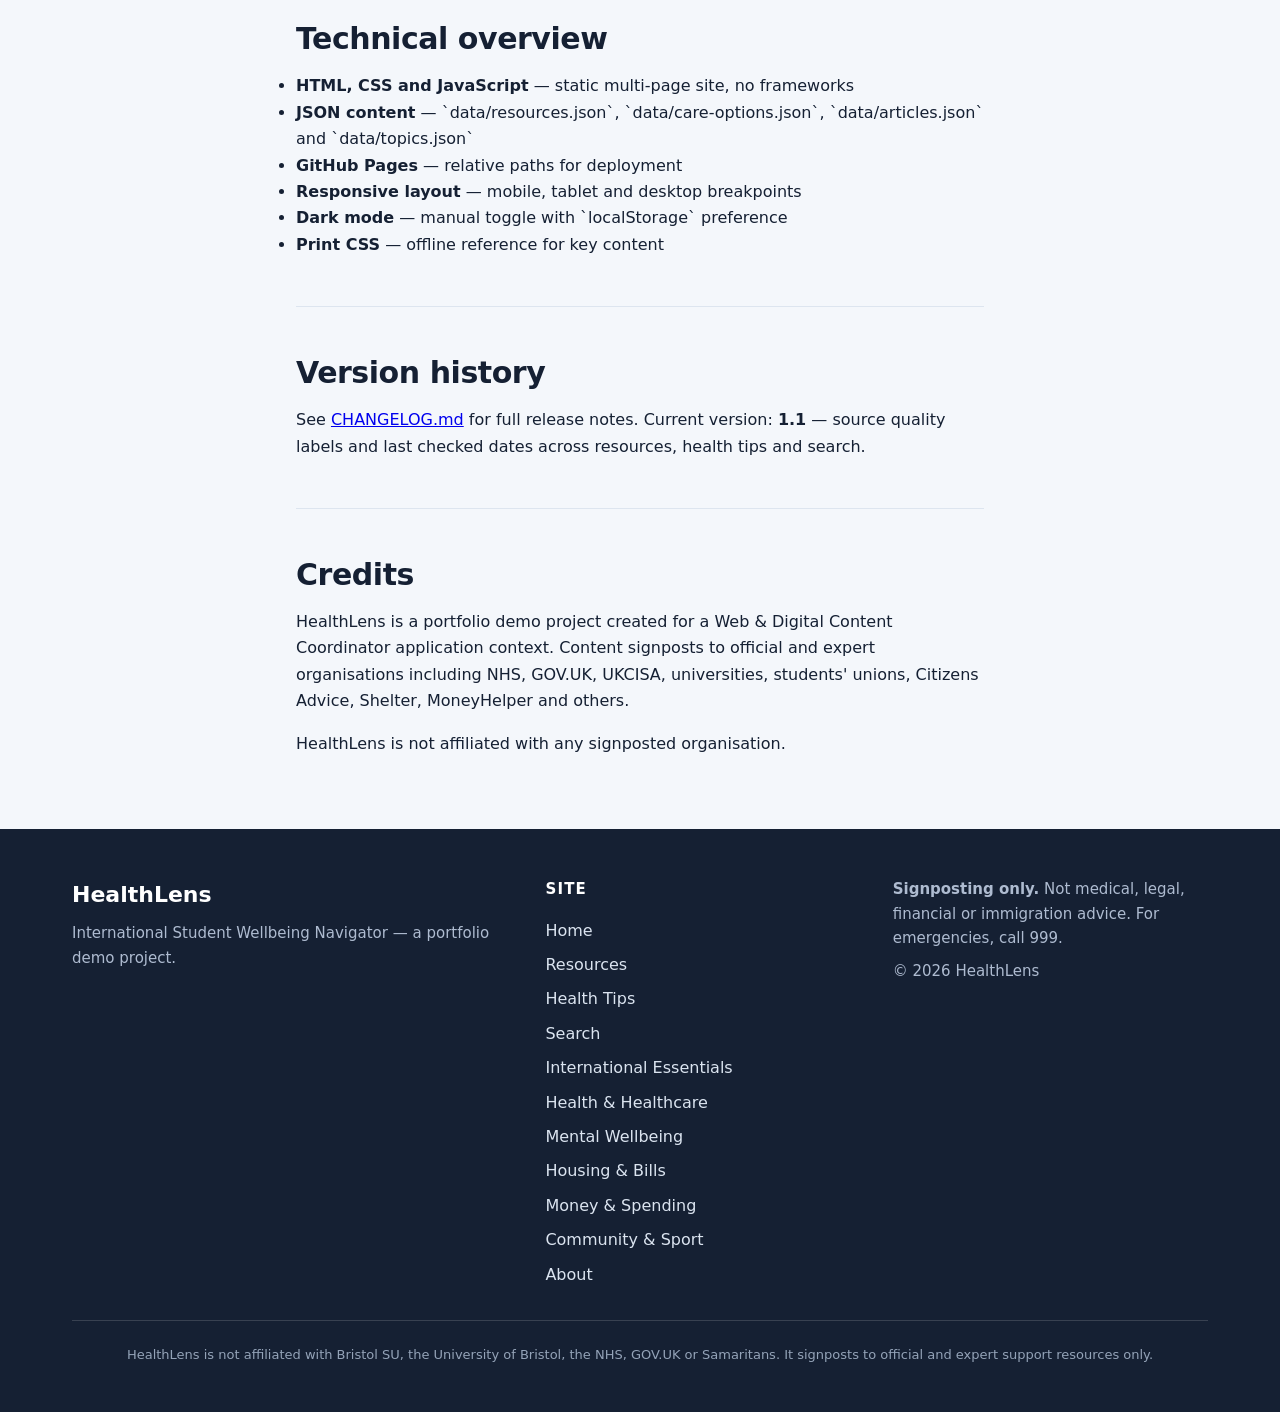
==== commit c38100f8: "v1.1 add source quality label" ====
--- a/about.html
+++ b/about.html
@@ -107,19 +107,38 @@
 
         <article id="source-policy" class="about-section source-policy" aria-labelledby="source-policy-heading">
           <h2 id="source-policy-heading">Source policy</h2>
-          <p>HealthLens prioritises official and expert sources. Official sources include NHS, GOV.UK, universities and students' unions. Expert sources include organisations that specialise in international student, housing, money, wellbeing or practical advice. Student-facing resources may be included when they add useful context, but they should not replace official or expert sources.</p>
-          <ul class="source-policy-list">
-            <li><strong>Official sources:</strong> rules, services and urgent support</li>
-            <li><strong>Expert sources:</strong> practical explanations and specialist guidance</li>
-            <li><strong>Student-facing resources:</strong> context for university life</li>
-            <li><strong>User responsibility:</strong> always check the original source for the latest information</li>
+          <p>HealthLens prioritises official and expert sources. Each resource, health tip and search result includes source labels and a last checked date to help you understand what kind of information you are viewing.</p>
+
+          <h3 id="source-labels-heading">How source labels work</h3>
+          <p>HealthLens uses source labels to help users understand what kind of resource they are viewing.</p>
+          <dl class="source-policy-definitions">
+            <dt><span class="source-label source-label--official">Official source</span></dt>
+            <dd>Public institutions, universities, students’ unions and official health or government services. These are prioritised for rules, services, urgent support and eligibility information.</dd>
+            <dt><span class="source-label source-label--expert">Expert source</span></dt>
+            <dd>Specialist organisations such as UKCISA, Citizens Advice, Shelter, MoneyHelper or mental health charities. These are used for practical explanations and subject-specific guidance.</dd>
+            <dt><span class="source-label source-label--student">Student-facing resource</span></dt>
+            <dd>Resources written for students that may provide useful context or lived-experience framing. These do not replace official or expert sources.</dd>
+            <dt><span class="source-label source-label--commercial">Commercial platform</span></dt>
+            <dd>Platforms that may provide discounts, shopping tools or services. These are included only when relevant to student life and are not treated as financial advice or recommendations.</dd>
+            <dt><span class="source-label source-label--project">Project note</span></dt>
+            <dd>HealthLens-created summaries or health tip cards. These are source-based editorial summaries and should be checked against the linked original sources.</dd>
+          </dl>
+
+          <h3 id="last-checked-heading">What “Last checked” means</h3>
+          <p>“Last checked” means the date this student project last checked that the link worked and that the summary still matched the source. It does not mean the original source was updated on that date.</p>
+
+          <h3 id="content-limitations-heading">Content limitations</h3>
+          <p>HealthLens does not provide medical, legal, financial, immigration or emergency advice. For decisions that affect your health, housing, money, immigration status or safety, check the original source and contact the relevant professional or official service.</p>
+
+          <h3 id="content-maintenance-heading">Content maintenance</h3>
+          <p>This is a student project. The following is a proposed maintenance policy for portfolio demos — not a service-level promise:</p>
+          <ul>
+            <li><strong>Urgent and healthcare links:</strong> monthly review suggested</li>
+            <li><strong>Visa, housing and money links:</strong> every 3 months suggested</li>
+            <li><strong>Community and student activity links:</strong> every 6 months suggested</li>
+            <li><strong>Project notes and health tip summaries:</strong> before each demo or application</li>
           </ul>
-          <p><strong>Source type labels used on resource cards:</strong></p>
-          <ul>
-            <li>Official source</li>
-            <li>Expert source</li>
-            <li>Student-facing resource</li>
-          </ul>
+
           <p class="source-policy-disclaimer" role="note">HealthLens is a student project. It does not replace professional medical, legal, financial, immigration or emergency advice. Users should always check the original source for the latest information, eligibility rules, opening hours and contact details.</p>
         </article>
 
@@ -143,7 +162,7 @@
 
         <article class="about-section" aria-labelledby="version-heading">
           <h2 id="version-heading">Version history</h2>
-          <p>See <a href="./CHANGELOG.md">CHANGELOG.md</a> for full release notes. Current version: <strong>1.0</strong> — global search across topic pages, resources and health tips.</p>
+          <p>See <a href="./CHANGELOG.md">CHANGELOG.md</a> for full release notes. Current version: <strong>1.1</strong> — source quality labels and last checked dates across resources, health tips and search.</p>
         </article>
 
         <article class="about-section" aria-labelledby="credits-heading">
--- a/styles.css
+++ b/styles.css
@@ -1476,6 +1476,182 @@
   border-color: #d8b4fe;
 }
 
+.source-meta {
+  display: flex;
+  flex-wrap: wrap;
+  align-items: center;
+  gap: 0.15rem 0.35rem;
+  margin: 0 0 var(--space-sm);
+  font-size: 0.8125rem;
+  line-height: 1.55;
+  color: var(--color-text-muted);
+}
+
+.source-meta--compact {
+  padding: var(--space-sm) var(--space-md);
+  background: var(--color-bg-alt);
+  border-left: 3px solid var(--color-border);
+  border-radius: var(--radius-sm);
+}
+
+.source-meta__item,
+.last-checked {
+  display: inline;
+}
+
+.source-meta__sep {
+  color: var(--color-text-muted);
+}
+
+.source-label {
+  display: inline-flex;
+  align-items: center;
+  padding: 0.15rem 0.5rem;
+  font-size: 0.75rem;
+  font-weight: 700;
+  border-radius: 999px;
+  border: 1px solid transparent;
+}
+
+.source-label--official {
+  color: #1e40af;
+  background: #eff6ff;
+  border-color: #bfdbfe;
+}
+
+.source-label--expert {
+  color: #0f766e;
+  background: #ecfdf5;
+  border-color: #99f6e4;
+}
+
+.source-label--student {
+  color: #6b21a8;
+  background: #faf5ff;
+  border-color: #d8b4fe;
+}
+
+.source-label--commercial {
+  color: #92400e;
+  background: #fffbeb;
+  border-color: #fcd34d;
+}
+
+.source-label--project,
+.source-label--site {
+  color: #334155;
+  background: #f1f5f9;
+  border-color: #cbd5e1;
+}
+
+.risk-label {
+  display: inline-flex;
+  align-items: center;
+  padding: 0.15rem 0.5rem;
+  font-size: 0.75rem;
+  font-weight: 700;
+  color: #334155;
+  background: #f8fafc;
+  border: 1px solid #cbd5e1;
+  border-radius: 999px;
+}
+
+.risk-label--urgent {
+  color: #991b1b;
+  background: #fef2f2;
+  border-color: #fca5a5;
+}
+
+.resource-card__source-note,
+.guide-card__source-note {
+  margin: 0;
+  padding: var(--space-sm) var(--space-md);
+  font-size: var(--font-size-sm);
+  line-height: 1.55;
+  color: var(--color-text-muted);
+  background: var(--color-bg-alt);
+  border-radius: var(--radius-sm);
+}
+
+.search-meta__topic {
+  margin: 0 0 var(--space-xs);
+  font-size: var(--font-size-sm);
+  color: var(--color-text-muted);
+}
+
+.source-legend {
+  margin-bottom: var(--space-lg);
+  padding: var(--space-md) var(--space-lg);
+  background: var(--color-bg-alt);
+  border: 1px solid var(--color-border-light);
+  border-radius: var(--radius-md);
+}
+
+.source-legend summary {
+  font-weight: 700;
+  cursor: pointer;
+}
+
+.source-legend summary:focus-visible {
+  outline: 3px solid var(--color-primary-light);
+  outline-offset: 2px;
+}
+
+.source-legend__intro {
+  margin: var(--space-sm) 0 var(--space-md);
+  font-size: var(--font-size-sm);
+  color: var(--color-text-muted);
+}
+
+.source-legend__list {
+  margin: 0;
+  padding-left: 1.25rem;
+  font-size: var(--font-size-sm);
+  line-height: 1.65;
+}
+
+html[data-theme="dark"] .source-label--official {
+  color: #93c5fd;
+  background: rgba(30, 64, 175, 0.2);
+  border-color: rgba(147, 197, 253, 0.35);
+}
+
+html[data-theme="dark"] .source-label--expert {
+  color: #5eead4;
+  background: rgba(15, 118, 110, 0.2);
+  border-color: rgba(94, 234, 212, 0.35);
+}
+
+html[data-theme="dark"] .source-label--student {
+  color: #d8b4fe;
+  background: rgba(107, 33, 168, 0.2);
+  border-color: rgba(216, 180, 254, 0.35);
+}
+
+html[data-theme="dark"] .source-label--commercial {
+  color: #fcd34d;
+  background: rgba(146, 64, 14, 0.2);
+  border-color: rgba(252, 211, 77, 0.35);
+}
+
+html[data-theme="dark"] .source-label--project,
+html[data-theme="dark"] .source-label--site {
+  color: #cbd5e1;
+  background: rgba(51, 65, 85, 0.35);
+  border-color: rgba(203, 213, 225, 0.25);
+}
+
+html[data-theme="dark"] .risk-label--urgent {
+  color: #fca5a5;
+  background: rgba(153, 27, 27, 0.25);
+  border-color: rgba(252, 165, 165, 0.35);
+}
+
+html[data-theme="dark"] .source-meta--compact {
+  background: rgba(255, 255, 255, 0.04);
+  border-left-color: var(--color-border);
+}
+
 .audience-label {
   color: var(--color-text-muted);
   background: var(--color-bg-alt);
@@ -1948,6 +2124,27 @@
   background: var(--color-bg-alt);
   border-left: 4px solid var(--color-primary);
   border-radius: var(--radius-md);
+}
+
+.source-policy-definitions {
+  margin: var(--space-md) 0 var(--space-lg);
+}
+
+.source-policy-definitions dt {
+  margin-top: var(--space-md);
+  font-weight: 700;
+}
+
+.source-policy-definitions dd {
+  margin: var(--space-xs) 0 0;
+  color: var(--color-text-muted);
+  line-height: 1.65;
+}
+
+.source-policy h3 {
+  margin-top: var(--space-xl);
+  margin-bottom: var(--space-sm);
+  font-size: var(--font-size-lg);
 }
 
 /* Wellbeing tips */
@@ -2806,10 +3003,18 @@
   }
 
   .category-pill,
-  .urgency-badge {
+  .urgency-badge,
+  .source-label,
+  .risk-label {
     border: 1pt solid #000 !important;
     color: #000 !important;
     background: #fff !important;
+  }
+
+  .source-meta,
+  .source-meta--compact,
+  .last-checked {
+    color: #000 !important;
   }
 
   .accordion-item {
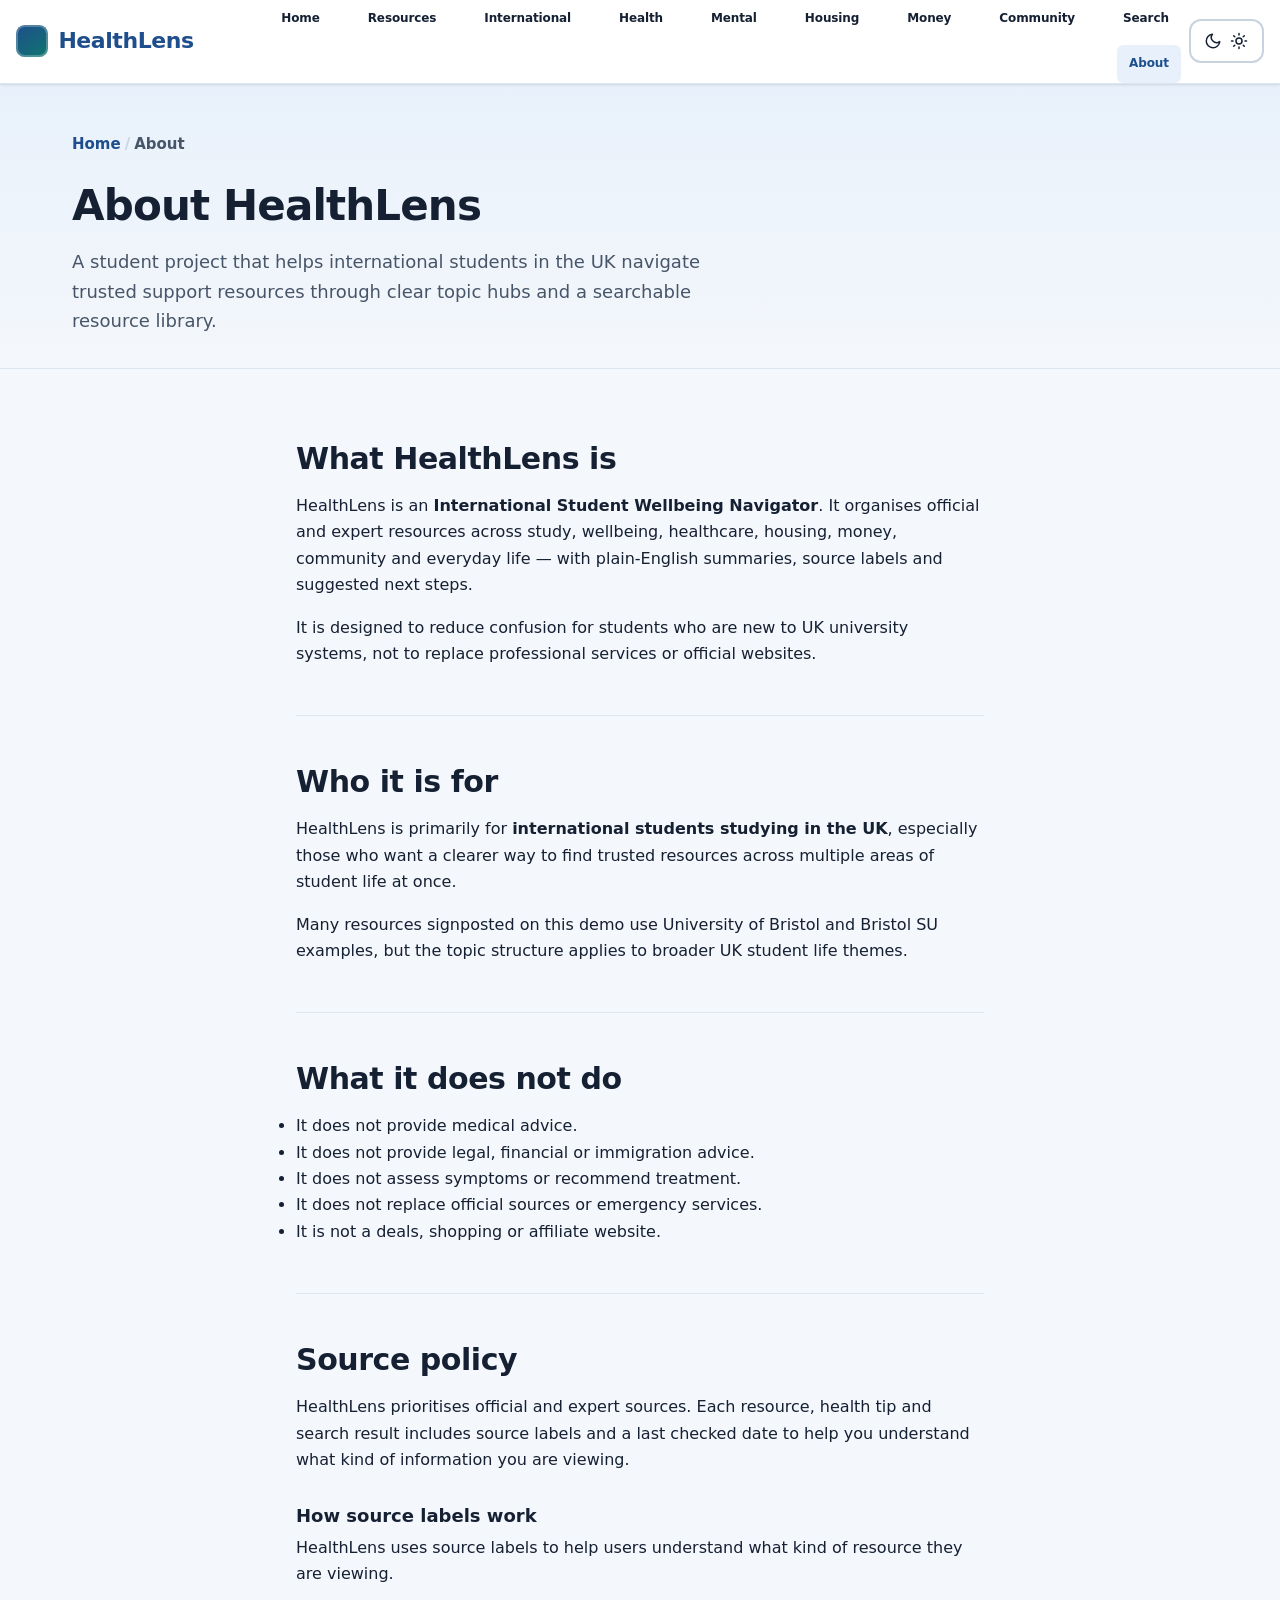
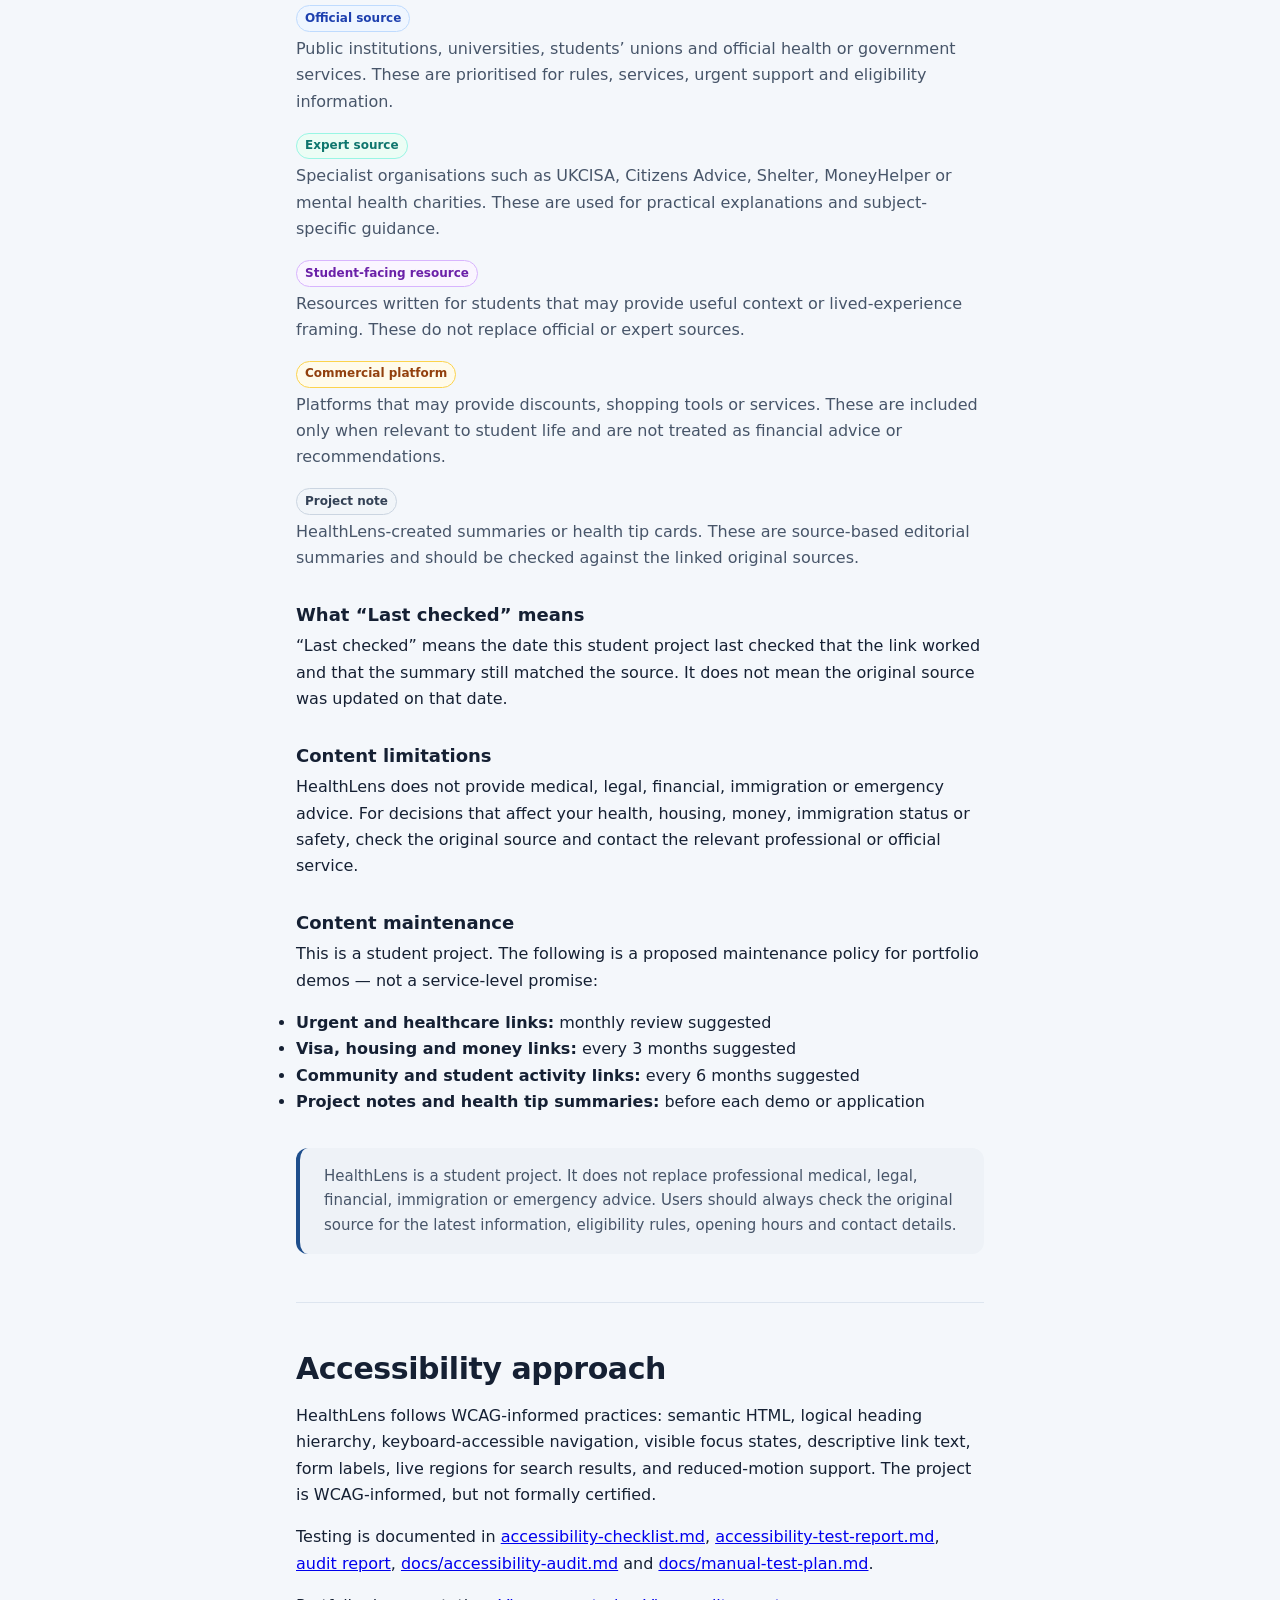
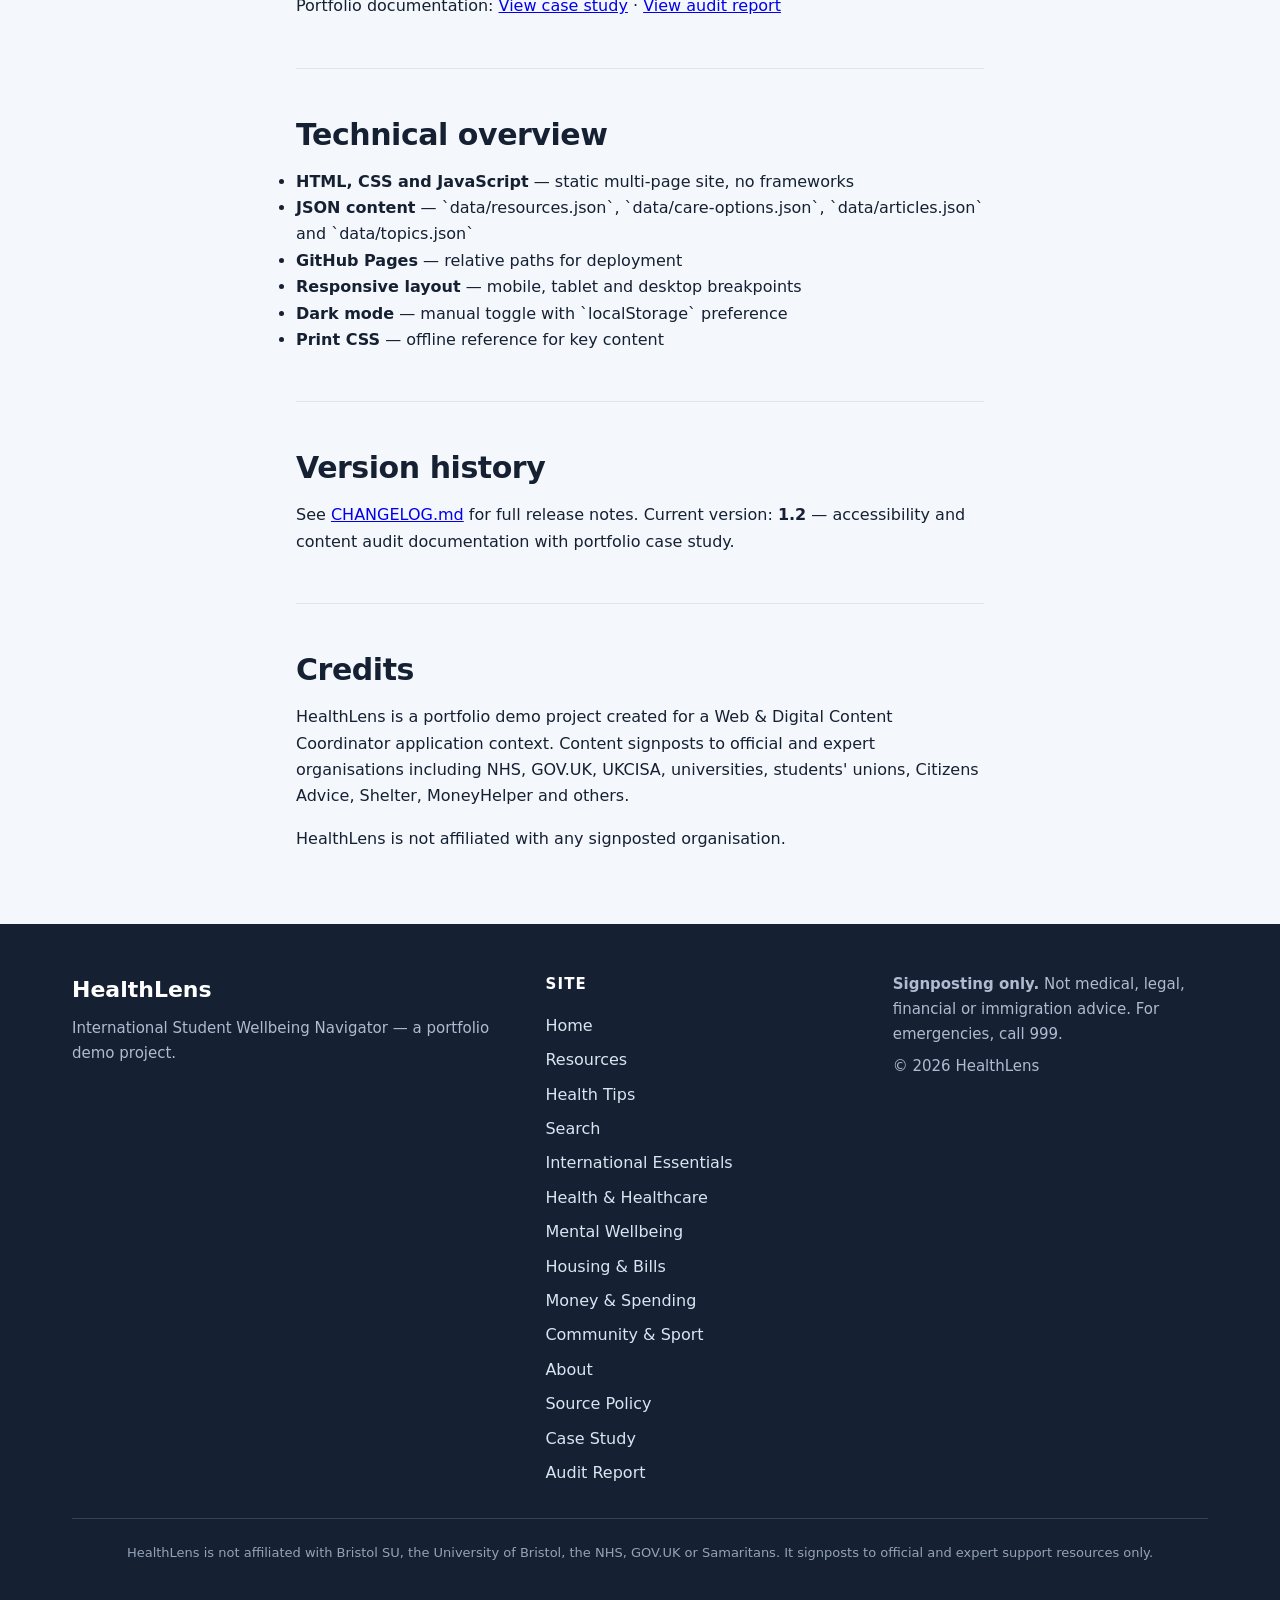
==== commit 6894a752: "v1.1 add accessibility check" ====
--- a/about.html
+++ b/about.html
@@ -144,8 +144,9 @@
 
         <article class="about-section" aria-labelledby="a11y-heading">
           <h2 id="a11y-heading">Accessibility approach</h2>
-          <p>HealthLens follows WCAG-informed practices: semantic HTML, logical heading hierarchy, keyboard-accessible navigation, visible focus states, descriptive link text, form labels, live regions for search results, and reduced-motion support.</p>
-          <p>Testing is documented in <a href="./accessibility-checklist.md">accessibility-checklist.md</a> and <a href="./accessibility-test-report.md">accessibility-test-report.md</a>.</p>
+          <p>HealthLens follows WCAG-informed practices: semantic HTML, logical heading hierarchy, keyboard-accessible navigation, visible focus states, descriptive link text, form labels, live regions for search results, and reduced-motion support. The project is WCAG-informed, but not formally certified.</p>
+          <p>Testing is documented in <a href="./accessibility-checklist.md">accessibility-checklist.md</a>, <a href="./accessibility-test-report.md">accessibility-test-report.md</a>, <a href="./audit-report.html">audit report</a>, <a href="./docs/accessibility-audit.md">docs/accessibility-audit.md</a> and <a href="./docs/manual-test-plan.md">docs/manual-test-plan.md</a>.</p>
+          <p>Portfolio documentation: <a href="./case-study.html">View case study</a> · <a href="./audit-report.html">View audit report</a></p>
         </article>
 
         <article class="about-section" aria-labelledby="tech-heading">
@@ -162,7 +163,7 @@
 
         <article class="about-section" aria-labelledby="version-heading">
           <h2 id="version-heading">Version history</h2>
-          <p>See <a href="./CHANGELOG.md">CHANGELOG.md</a> for full release notes. Current version: <strong>1.1</strong> — source quality labels and last checked dates across resources, health tips and search.</p>
+          <p>See <a href="./CHANGELOG.md">CHANGELOG.md</a> for full release notes. Current version: <strong>1.2</strong> — accessibility and content audit documentation with portfolio case study.</p>
         </article>
 
         <article class="about-section" aria-labelledby="credits-heading">
@@ -194,6 +195,9 @@
           <li><a href="./money-spending.html">Money &amp; Spending</a></li>
           <li><a href="./community-activities-sport.html">Community &amp; Sport</a></li>
           <li><a href="./about.html">About</a></li>
+          <li><a href="./about.html#source-policy">Source Policy</a></li>
+          <li><a href="./case-study.html">Case Study</a></li>
+          <li><a href="./audit-report.html">Audit Report</a></li>
         </ul>
       </nav>
       <div class="footer-meta">
--- a/styles.css
+++ b/styles.css
@@ -2830,6 +2830,210 @@
 }
 
 /* --------------------------------------------------------------------------
+   Case study and audit report (V1.2)
+   -------------------------------------------------------------------------- */
+.case-study-page {
+  padding-bottom: var(--space-xl, 3rem);
+}
+
+.case-study-meta {
+  margin: 0 0 var(--space-lg, 2rem);
+  padding: var(--space-md, 1.25rem) var(--space-lg, 1.5rem);
+  background: var(--color-bg-alt);
+  border: 1px solid var(--color-border);
+  border-radius: var(--radius-md, 0.5rem);
+  font-size: 0.95rem;
+  line-height: 1.6;
+}
+
+.case-study-meta p:last-child {
+  margin-bottom: 0;
+}
+
+.case-study-section {
+  margin-bottom: var(--space-xl, 2.5rem);
+  max-width: 72ch;
+}
+
+.case-study-section h2 {
+  margin-top: 0;
+  margin-bottom: var(--space-md, 1rem);
+}
+
+.case-study-section h3 {
+  margin-top: var(--space-md, 1.25rem);
+  margin-bottom: var(--space-sm, 0.75rem);
+}
+
+.case-study-section ul,
+.case-study-section ol {
+  padding-left: 1.35rem;
+}
+
+.case-study-section li + li {
+  margin-top: 0.35rem;
+}
+
+.case-study-links {
+  margin-top: var(--space-lg, 2rem);
+  padding-top: var(--space-md, 1rem);
+  border-top: 1px solid var(--color-border);
+}
+
+.case-study-meta__title {
+  margin: 0 0 0.5rem;
+  font-size: 1rem;
+  font-weight: 600;
+}
+
+.schema-example,
+.case-study-code {
+  margin: var(--space-md, 1rem) 0;
+  padding: var(--space-md, 1rem) var(--space-lg, 1.25rem);
+  background: var(--color-bg-alt);
+  border: 1px solid var(--color-border);
+  border-radius: var(--radius-sm, 0.375rem);
+  font-family: ui-monospace, "Cascadia Code", "Segoe UI Mono", monospace;
+  font-size: 0.875rem;
+  line-height: 1.7;
+  overflow-x: auto;
+}
+
+.decision-grid,
+.decision-cards {
+  display: grid;
+  gap: var(--space-md, 1rem);
+  margin: var(--space-md, 1rem) 0 0;
+  list-style: none;
+  padding: 0;
+}
+
+@media (min-width: 640px) {
+  .decision-grid,
+  .decision-cards {
+    grid-template-columns: repeat(2, minmax(0, 1fr));
+  }
+}
+
+.decision-card {
+  padding: var(--space-md, 1rem) var(--space-lg, 1.25rem);
+  background: var(--color-bg-alt);
+  border: 1px solid var(--color-border);
+  border-radius: var(--radius-md, 0.5rem);
+}
+
+.decision-card h3 {
+  margin: 0 0 0.5rem;
+  font-size: 1rem;
+}
+
+.decision-card p {
+  margin: 0;
+  font-size: 0.9375rem;
+  line-height: 1.55;
+}
+
+.audit-table-wrap {
+  overflow-x: auto;
+  -webkit-overflow-scrolling: touch;
+  margin: var(--space-md, 1rem) 0;
+  border: 1px solid var(--color-border);
+  border-radius: var(--radius-md, 0.5rem);
+}
+
+.audit-table {
+  width: 100%;
+  min-width: 36rem;
+  border-collapse: collapse;
+  font-size: 0.875rem;
+  line-height: 1.45;
+}
+
+.audit-table th,
+.audit-table td {
+  padding: 0.65rem 0.75rem;
+  text-align: left;
+  vertical-align: top;
+  border-bottom: 1px solid var(--color-border);
+}
+
+.audit-table th {
+  background: var(--color-bg-alt);
+  font-weight: 600;
+}
+
+.audit-table tbody tr:last-child td {
+  border-bottom: 0;
+}
+
+.status-badge {
+  display: inline-block;
+  padding: 0.15rem 0.5rem;
+  border: 1px solid var(--color-border);
+  border-radius: var(--radius-sm, 0.25rem);
+  font-size: 0.75rem;
+  font-weight: 600;
+  line-height: 1.4;
+  white-space: nowrap;
+}
+
+.status-pass {
+  border-color: var(--color-primary, #0d6efd);
+  color: var(--color-text);
+}
+
+.status-pass::before {
+  content: "✓ ";
+}
+
+.status-review {
+  border-color: #b8860b;
+  color: var(--color-text);
+}
+
+.status-review::before {
+  content: "! ";
+}
+
+.status-fixed {
+  border-color: #2e7d32;
+  color: var(--color-text);
+}
+
+.status-fixed::before {
+  content: "✓ ";
+}
+
+.status-not-tested {
+  border-style: dashed;
+  color: var(--color-text-muted, #555);
+}
+
+.status-not-tested::before {
+  content: "○ ";
+}
+
+html[data-theme="dark"] .case-study-meta,
+html[data-theme="dark"] .schema-example,
+html[data-theme="dark"] .decision-card,
+html[data-theme="dark"] .audit-table th {
+  background: var(--color-bg-alt);
+}
+
+.home-case-study-cta {
+  margin-top: var(--space-lg, 2rem);
+  padding: var(--space-md, 1rem) var(--space-lg, 1.5rem);
+  background: var(--color-bg-alt);
+  border: 1px solid var(--color-border);
+  border-radius: var(--radius-md, 0.5rem);
+  text-align: center;
+}
+
+.home-case-study-cta p {
+  margin: 0;
+}
+
+/* --------------------------------------------------------------------------
    Print stylesheet — offline reference for support signposting
    -------------------------------------------------------------------------- */
 @page {
@@ -3065,4 +3269,29 @@
   h3 {
     font-size: 12pt;
   }
-}
+
+  .case-study-meta,
+  .decision-card,
+  .audit-table-wrap {
+    border: 1pt solid #000 !important;
+    break-inside: avoid;
+  }
+
+  .audit-table-wrap {
+    overflow: visible !important;
+  }
+
+  .audit-table {
+    min-width: 0 !important;
+    font-size: 9pt;
+  }
+
+  .status-badge {
+    border: 1pt solid #000 !important;
+    color: #000 !important;
+  }
+
+  .home-case-study-cta {
+    border: 1pt solid #000 !important;
+  }
+}
